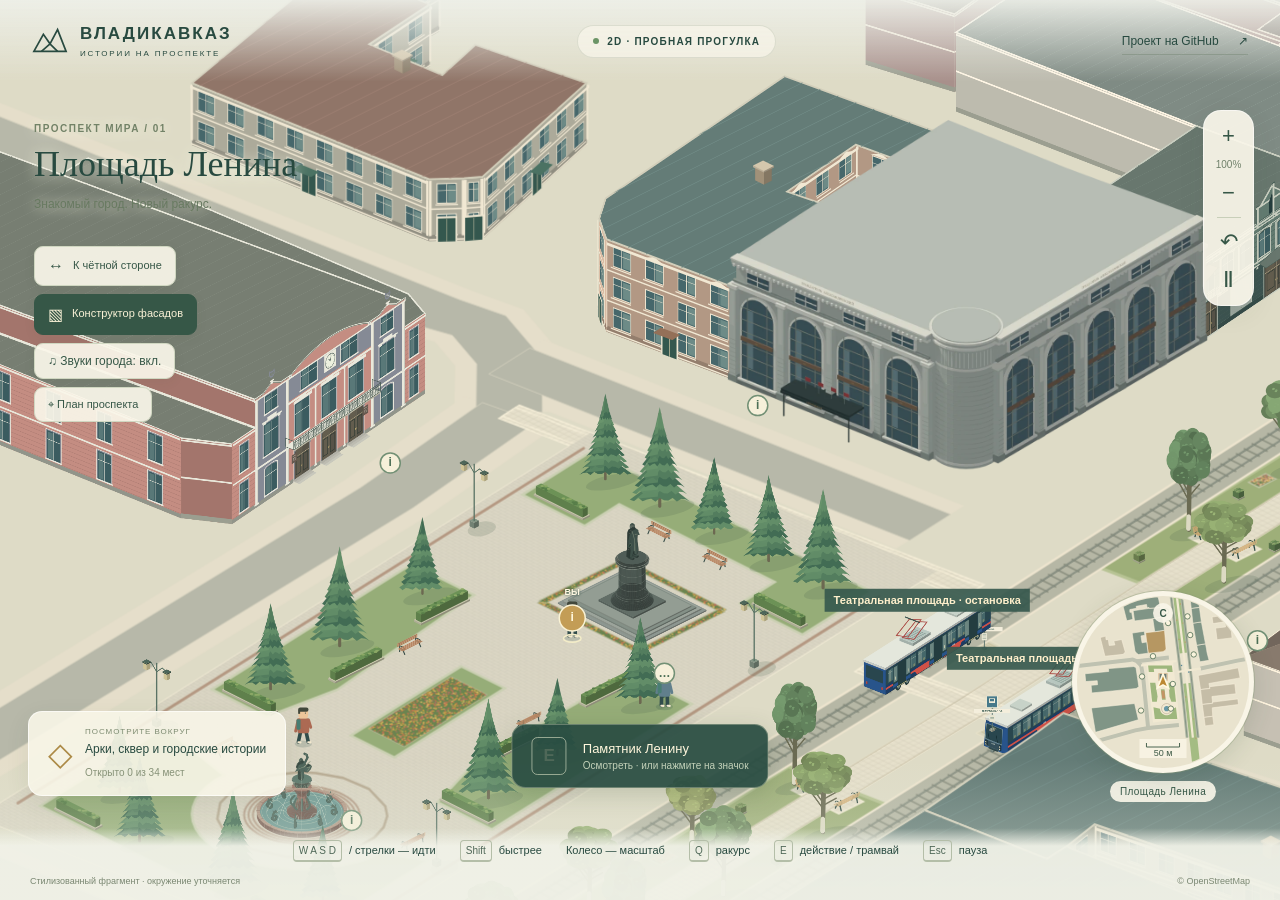
==== index.html @ 376515e0 "Publish Vladikavkaz Mira browser game" ====
<!doctype html>
<html lang="ru">
<head>
  <meta charset="UTF-8"/>
  <meta name="viewport" content="width=device-width, initial-scale=1"/>
  <meta name="description" content="Изометрическая прогулка по проспекту Мира во Владикавказе: площадь Ленина, исторические фасады и поездка на трамвае. Игра для компьютера.">
  <meta name="theme-color" content="#e9eddf"/>
  <title>Площадь Ленина · 2D-прогулка по Владикавказу</title>
  <link rel="icon" href="./favicon.svg" type="image/svg+xml"/>
  <link rel="stylesheet" href="./style.css"/>
</head>
<body>
  <main id="app">
    <canvas id="city" tabindex="0" aria-label="Изометрическая площадь Ленина. Передвигайтесь клавишами WASD или стрелками, E — осмотреть место, сесть в трамвай или выйти."></canvas>
    <header class="topbar">
      <a class="brand" href="./index.html" aria-label="На главный экран проекта"><svg viewBox="0 0 38 32" fill="none" aria-hidden="true"><path d="M2 27 12 9l7 10L27 4l9 23H2Z" stroke="currentColor" stroke-width="1.8"/><path d="m10 27 9-8 8 8" stroke="currentColor" stroke-width="1.8"/></svg><span>ВЛАДИКАВКАЗ<small>ИСТОРИИ НА ПРОСПЕКТЕ</small></span></a>
      <div class="mode"><span></span>2D · ПРОБНАЯ ПРОГУЛКА</div>
      <a class="compare" href="https://github.com/wolfiejustfine/vladikavkaz-mira" target="_blank" rel="noopener noreferrer">Проект на GitHub <span>↗</span></a>
    </header>
    <section class="place-heading" aria-labelledby="title"><p>ПРОСПЕКТ МИРА / 01</p><h1 id="title">Площадь Ленина</h1><span>Знакомый город. Новый ракурс.</span></section>
    <div class="tools" aria-label="Управление видом"><button id="zoom-in" aria-label="Приблизить" title="Приблизить (+)">+</button><output id="zoom-label" aria-label="Масштаб">100%</output><button id="zoom-out" aria-label="Отдалить" title="Отдалить (−)">−</button><i></i><button id="reset" aria-label="Вернуться к началу" title="Вернуться к началу (R)">↶</button><button id="pause" aria-label="Пауза" title="Пауза (Esc)">Ⅱ</button></div>
    <aside id="minimap" class="minimap" aria-label="Мини-карта, север сверху"><div class="minimap-disc"><canvas id="minimap-canvas" role="img" aria-label="Ближайшие дома и места. Золотая стрелка — ваше положение и направление движения."></canvas><span class="minimap-north" aria-hidden="true">С</span></div><span id="minimap-location">Площадь Ленина</span></aside>
    <aside class="discovery"><span class="discovery-icon">◇</span><div><small>ПОСМОТРИТЕ ВОКРУГ</small><strong id="discovery-title">Арки, сквер и городские истории</strong><span id="discovery-count">Открываем места…</span></div></aside>
    <div id="interact" class="interact" hidden><kbd>E</kbd><div><strong id="interact-title"></strong><span>Осмотреть · или нажмите на значок</span></div></div>
    <div id="tram-panel" class="tram-panel" hidden><span id="tram-status" role="status" aria-live="polite"></span><button id="tram-action"><kbd>E</kbd> <strong id="tram-action-label">Сесть в трамвай</strong></button></div>
    <div id="toast" role="status" aria-live="polite" hidden></div>
    <footer><div class="controls"><span><kbd>W A S D</kbd> / стрелки — идти</span><span><kbd>Shift</kbd> быстрее</span><span>Колесо — масштаб</span><span><kbd>Q</kbd> ракурс</span><span><kbd>E</kbd> действие / трамвай</span><span><kbd>Esc</kbd> пауза</span></div><div class="credits"><span>Стилизованный фрагмент · окружение уточняется</span><a href="https://www.openstreetmap.org/copyright" target="_blank" rel="noopener noreferrer">© OpenStreetMap</a></div></footer>
    <div id="loading" class="loading" role="status"><span class="spinner"></span><strong>Открываем площадь…</strong><p>Готовим короткую прогулку</p><button id="retry" hidden>Повторить</button></div>
    <dialog id="place-dialog" aria-labelledby="card-title"><button id="card-x" class="close" aria-label="Закрыть карточку">×</button><p id="card-eyebrow" class="eyebrow"></p><h2 id="card-title"></h2><p id="card-body"></p><div class="observe"><small>ДЕТАЛЬ ДЛЯ НАБЛЮДЕНИЯ</small><p id="card-observe"></p></div><a id="card-source" target="_blank" rel="noopener noreferrer" hidden>Источник о месте ↗</a><button id="card-close" class="primary">Продолжить прогулку <span>→</span></button></dialog>
    <dialog id="pause-dialog" aria-labelledby="pause-title"><p class="eyebrow">ГОРОД ПОДОЖДЁТ</p><h2 id="pause-title">Небольшая пауза</h2><p>Прогуляйтесь вокруг гостиницы и найдите отмеченные места.</p><button id="resume" class="primary">Продолжить <span>→</span></button><button id="pause-reset" class="secondary">Вернуться к началу</button></dialog>
    <div class="facade-actions"><button id="view-toggle" title="Сменить фиксированный ракурс (Q)"><span>↔</span> <span id="view-label">Со стороны площади</span></button><button id="open-facades"><span>▧</span> Конструктор фасадов</button><button id="city-sound" aria-pressed="true">♫ Город: тихий фон</button><a id="open-plan" href="./layout-plan.html">⌖ План проспекта</a></div>
    <dialog id="facade-dialog" aria-labelledby="facade-title">
      <div class="facade-header"><div><p class="eyebrow">МАСТЕРСКАЯ ПРОСПЕКТА</p><h2 id="facade-title">Конструктор фасадов</h2></div><button id="facade-close" class="close" aria-label="Закрыть конструктор без применения">×</button><label class="building-picker">Дом<select id="facade-building"><option value="mira26">Проспект Мира, 26</option><option value="mira28">Проспект Мира, 28</option></select></label></div>
      <div class="facade-workspace">
        <section class="facade-preview" aria-label="Предпросмотр фасада">
          <div class="preview-caption"><span id="facade-face-caption">ВИД С ПРОСПЕКТА</span><select id="facade-face" aria-label="Фасад для предпросмотра" hidden></select><strong id="facade-subtitle"></strong></div>
          <canvas id="facade-elevation" width="1000" height="390" aria-label="Предпросмотр главного фасада"></canvas>
          <div class="facade-context"><div class="mini-isometry"><span>В ИЗОМЕТРИИ</span><canvas id="facade-iso" width="440" height="310" aria-label="Предпросмотр здания в изометрии"></canvas></div><div class="facade-reference"><p id="facade-elevation-note" aria-live="polite"></p><p id="facade-note"></p><div id="facade-sources"></div><small>Фото — ориентир для стилизации. Фасады нарисованы кодом.</small></div></div>
        </section>
        <form id="facade-controls" onsubmit="return false">
          <label class="field">Композиция<select id="facade-template"><option value="theatre-clock">Театр: часы + лиры</option><option value="officers-assembly">Дом офицеров: высокий фасад + зал</option><option value="arcade-wing">Арки + низкое крыло</option><option value="rosette-palace">Симметрия + розетка</option><option value="shopfront-row">Ряд окон + витрины</option><option value="arched-row">Ряд арок + наличники</option><option value="library-mansion">Высокая середина + фронтон</option><option value="panelled-row">Панели + широкий проезд</option><option value="glazed-bays">Остеклённые пролёты + гирлянды</option><option value="corner-turret">Угловая башенка + балкон</option><option value="stepped-gable">Острый аттик + левый балкон</option><option value="five-attics">Пять аттиков + балконы</option><option value="oculus-corners">Круглые окна аттиков + маркизы</option><option value="paired-frontages">Два фасада: белый + коралловый</option><option value="three-storey-balconies">Три этажа + балконы</option><option value="brick-shop-corner">Кирпичный угол + витрины</option><option value="brick-white-frames">Кирпич + белые наличники</option><option value="stucco-niches">Лепнина + ниши первого этажа</option><option value="rose-shop-attics">Розовый фасад + ступенчатые аттики</option><option value="rusticated-balcony">Рустовка + угловой балкон</option><option value="twin-oculus">Два круглых аттика + светлый фасад</option><option value="canopied-balcony">Большой балкон + кованый навес</option><option value="brick-portals">Кирпичные порталы + витрины</option><option value="brick-canopy">Кирпичные аттики + крытый балкон</option><option value="ribbon-modern">Пять этажей + ленточные окна</option><option value="ochre-archway">Охра + арка с балконом</option><option value="cinema-pinnacles">Кинотеатр + шпили</option><option value="grand-hotel">Гранд-отель + пилястры</option><option value="brick-drum">Кирпич + угловая надстройка</option><option value="arched-bow-balconies">Арочный угол + ажурные балконы</option></select></label>
          <label class="field range-label">Базовая высота этажа <output id="value-floorHeight"></output><input id="facade-floorHeight" type="range" min="3.2" max="5.2" step="0.05"/></label>
          <label class="field range-label"><span id="facade-bays-label">Окон в боковом крыле</span> <output id="value-wingBays"></output><input id="facade-wingBays" type="range" min="3" max="12" step="1"/></label>
          <label class="field range-label">Ширина окон <output id="value-windowWidth"></output><input id="facade-windowWidth" type="range" min="0.42" max="0.78" step="0.01"/></label>
          <label class="field"><span id="facade-shape-label">Окна основного объёма</span><select id="facade-windowShape"><option value="arch">Арочные</option><option value="rect">Прямоугольные</option><option value="segmental">С пологой аркой</option></select></label>
          <fieldset class="color-fields"><legend>Палитра</legend><label><input id="color-wall" type="color"/>Стены</label><label><input id="color-trim" type="color"/>Лепнина</label><label><input id="color-accent" type="color"/>Акцент</label><label><input id="color-roof" type="color"/>Крыша</label></fieldset>
          <fieldset class="detail-fields"><legend>Детали</legend><label><input id="detail-balconies" type="checkbox"/><span id="facade-balconies-label">Балконы</span></label><label><input id="detail-awnings" type="checkbox"/><span id="facade-awnings-label">Маркизы</span></label><label><input id="detail-parapet" type="checkbox"/>Ограда крыши</label><label><input id="detail-ornament" type="checkbox"/>Орнамент</label><label><input id="detail-rustication" type="checkbox"/>Рустовка стен</label><label><input id="detail-shutters" type="checkbox"/>Рольставни</label><label><input id="detail-turret" type="checkbox"/><span id="facade-turret-label">Угловая башенка</span></label></fieldset>
          <button id="facade-default" class="secondary" type="button">↶ Восстановить образец</button>
        </form>
      </div>
      <div class="facade-bottom"><div><p id="facade-status" role="status" aria-live="polite"></p><div class="file-actions"><button id="facade-export">Скачать JSON ↓</button><button id="facade-import">Открыть JSON ↑</button><input id="facade-file" type="file" accept=".json,application/json" hidden/></div></div><button id="facade-apply" class="primary">Применить и посмотреть <span>→</span></button></div>
    </dialog>
    <output id="diagnostics" hidden></output>
    <noscript>Для прогулки включите JavaScript.</noscript>
  </main>
  <script type="module" src="./main.js"></script>
</body>
</html>
---- style.css ----
:root{color-scheme:light;font-family:Arial,Helvetica,sans-serif;color:#284a40;background:#e7ecde;font-synthesis:none}*{box-sizing:border-box}body{margin:0;overflow:hidden}button,a{-webkit-tap-highlight-color:transparent}button{font:inherit;cursor:pointer}a{color:inherit;text-decoration:none}button:focus-visible,a:focus-visible,canvas:focus-visible{outline:3px solid #b38b46;outline-offset:4px}button:disabled{opacity:.32;cursor:default}[hidden]{display:none!important}#city{position:fixed;inset:0;width:100%;height:100%;outline:none;touch-action:none}.topbar{position:absolute;top:0;left:0;right:0;display:flex;align-items:center;justify-content:space-between;padding:24px 32px;gap:20px;background:linear-gradient(#eef0e9ed,#eef0e900);pointer-events:none}.topbar>*{pointer-events:auto}.brand{display:flex;align-items:center;gap:12px;font-weight:700;font-size:17px;letter-spacing:.12em}.brand svg{width:36px;height:34px}.brand small{display:block;margin-top:5px;font-weight:400;font-size:8px;letter-spacing:.23em}.mode{display:flex;align-items:center;gap:8px;font-size:10px;font-weight:700;letter-spacing:.12em;border:1px solid #61785b2b;border-radius:30px;padding:10px 15px;background:#f8f5eab8}.mode span{width:6px;height:6px;border-radius:50%;background:#6b9466}.compare{font-size:12px;border-bottom:1px solid #6c806b66;padding:6px 0}.compare span{margin-left:16px}.place-heading{position:absolute;top:113px;left:34px;pointer-events:none;text-shadow:0 1px 14px #eff1df}.place-heading p,.eyebrow{font-size:10px;letter-spacing:.15em;font-weight:700;color:#728267}.place-heading h1{font:36px/1.12 Georgia,serif;font-weight:400;margin:10px 0}.place-heading>span{font-size:12px;color:#687a61}.tools{position:absolute;right:26px;top:110px;display:flex;align-items:center;flex-direction:column;background:#f9f6e9ee;border:1px solid #fff8;border-radius:18px;padding:6px;box-shadow:0 7px 28px #354b3812}.tools button{border:0;background:transparent;color:#365747;width:37px;height:38px;border-radius:10px;font-size:22px}.tools button:hover{background:#e4e9d6}.tools output{font-size:10px;padding:4px 0;color:#70816a}.tools i{width:24px;height:1px;background:#c8cfb9;margin:5px 0}.discovery{position:absolute;left:28px;bottom:104px;display:flex;align-items:center;gap:12px;max-width:350px;background:#f8f6e7e8;border:1px solid #fff9;border-radius:14px;padding:15px 19px;box-shadow:0 8px 25px #3c513817;pointer-events:none}.discovery-icon{font-size:32px;color:#ac8a46}.discovery small{display:block;font-size:8px;letter-spacing:.12em;color:#7c8a70}.discovery strong{display:block;font-size:12px;margin:6px 0;font-weight:500}.discovery div>span{font-size:10px;color:#879278}.interact{position:absolute;left:50%;bottom:112px;transform:translateX(-50%);display:flex;gap:12px;align-items:center;padding:12px 19px;background:#294d42ed;color:#fff6dc;border:1px solid #fbf6d64a;border-radius:14px;box-shadow:0 6px 24px #314c3230;pointer-events:none}.interact kbd{border:1px solid #d0d8bda3;border-radius:6px;padding:8px 11px;font:700 17px Arial}.interact strong{display:block;font-size:13px;font-weight:500}.interact span{display:block;font-size:10px;color:#c2d0b8;margin-top:4px}footer{position:absolute;bottom:0;left:0;right:0;padding:16px 30px 14px;background:linear-gradient(#f0f1e700,#f0f1e7ee 25%);pointer-events:none;font-size:11px}.controls{display:flex;align-items:center;justify-content:center;gap:24px}.controls span{white-space:nowrap}kbd{font:10px Arial;border:1px solid #b4bea8;border-bottom-width:2px;border-radius:4px;padding:4px 5px;margin-right:4px;color:#4f6858}.credits{display:flex;justify-content:space-between;color:#7a8772;font-size:9px;margin-top:20px}.credits a{pointer-events:auto}#toast{position:absolute;top:91px;left:50%;transform:translateX(-50%);padding:10px 18px;background:#304e42ef;color:#f7edd6;border-radius:10px;font-size:12px;max-width:80vw;text-align:center}.loading{position:absolute;inset:0;background:#e9edde;display:flex;align-items:center;justify-content:center;flex-direction:column;gap:15px}.loading strong{font:26px Georgia}.loading p{font-size:12px;color:#718167}.spinner{width:30px;height:30px;border:2px solid #c2ccb6;border-top-color:#738a59;border-radius:50%;animation:spin 1s linear infinite}@keyframes spin{to{transform:rotate(1turn)}}dialog{border:1px solid #d9ddc6;border-radius:22px;padding:34px;width:min(440px,calc(100vw - 36px));background:#faf7e9;color:#2b4b3e;box-shadow:0 22px 80px #1d3f3b38}dialog::backdrop{background:#203e354a;backdrop-filter:blur(3px)}dialog h2{font:31px/1.15 Georgia;margin:14px 0 20px}dialog p{font-size:14px;line-height:1.7;color:#69775f;white-space:pre-line}.close{position:absolute;right:16px;top:12px;border:0;background:transparent;font-size:26px;color:#6d7c64}.observe{padding:17px;background:#edf0dd;border-radius:12px;margin:20px 0}.observe small{font-size:9px;letter-spacing:.1em;color:#728361}.observe p{font-size:13px;margin:8px 0 0}.primary{display:flex;width:100%;justify-content:space-between;align-items:center;margin-top:20px;padding:15px 18px;border:0;border-radius:10px;background:#345847;color:#fbf4dc;font-size:13px}.primary:hover{background:#466e54}.secondary{width:100%;padding:12px;background:transparent;border:0;color:#6e7e62;font-size:12px;margin-top:7px}#card-source{font-size:11px;color:#718165;text-decoration:underline}#diagnostics{position:absolute;right:85px;top:108px;max-width:280px;background:#20392eec;color:#e7eccb;white-space:pre-line;padding:12px;border-radius:8px;font:11px/1.6 monospace;pointer-events:none}#retry{padding:12px 25px;border:1px solid #7b8f6c;background:#faf7e9;color:#284a40;border-radius:9px}@media(max-width:1100px){.topbar{padding:20px 24px}.place-heading{left:26px;top:99px}.place-heading h1{font-size:30px}.controls{gap:15px;font-size:10px}.discovery{bottom:100px;left:22px;max-width:270px;padding:12px}.discovery strong{font-size:11px}.interact{bottom:168px}.mode{font-size:8px}.brand{font-size:15px}}@media(max-width:700px){.topbar{padding:16px;gap:10px}.brand{font-size:12px;gap:8px}.brand svg{width:25px}.brand small{font-size:6px}.mode{display:none}.compare{font-size:10px}.place-heading{top:83px;left:18px}.place-heading h1{font-size:27px}.place-heading p{font-size:8px}.tools{right:12px;top:84px}.discovery{display:none}.controls{flex-wrap:wrap;gap:13px}.controls span:nth-child(2),.controls span:nth-child(3){display:none}.credits{font-size:8px;gap:10px}.credits>span{max-width:210px}.interact{bottom:105px;min-width:255px}footer{padding:15px}#diagnostics{right:66px;font-size:9px}}
:root{--atelier-line:#cdd3bd;--atelier-ink:#365747}
.facade-actions{position:absolute;top:246px;left:34px;display:flex;flex-direction:column;align-items:flex-start;gap:8px}.facade-actions button{background:#f9f6e9ed;color:#365747;border:1px solid #d0d7c1;border-radius:9px;padding:10px 13px;font-size:11px;box-shadow:0 3px 12px #3b543610}.facade-actions button:hover{background:#fff9e6}.facade-actions button>span:first-child{font-size:16px;vertical-align:middle;margin-right:6px}#open-facades{background:#365747;color:#faf2d7;border-color:#365747}
#facade-dialog{width:min(1120px,calc(100vw - 40px));max-width:none;max-height:calc(100dvh - 36px);padding:24px 28px 20px;border-radius:20px;overflow:auto}
.facade-header{display:flex;align-items:center;justify-content:space-between;gap:20px;padding-right:30px}.facade-header .eyebrow{margin:0 0 6px}.facade-header h2{font-size:29px;margin:0}.building-picker{display:flex;align-items:center;gap:10px;font-size:11px;color:#718167}select{font:12px Arial;color:#365747;background:#fffbed;border:1px solid #cdd3bd;border-radius:7px;padding:9px}.building-picker select{min-width:190px}
.facade-workspace{display:grid;grid-template-columns:minmax(0,1fr) 278px;gap:25px;margin-top:20px}.facade-preview{min-width:0;border-radius:13px;background:#e7ecdd;border:1px solid #d6ddc7;overflow:hidden}.preview-caption{padding:18px 20px 0;display:flex;justify-content:space-between;gap:10px;align-items:center}.preview-caption>span,.mini-isometry>span{font-size:8px;font-weight:700;letter-spacing:.12em;color:#7e8c72}.preview-caption strong{font-size:12px;font-weight:400;color:#577051}#facade-elevation{display:block;width:100%;height:auto;aspect-ratio:1000/390;background:linear-gradient(transparent 96%,#bec9ad44 96%) 0 0/100% 24px}.facade-context{display:grid;grid-template-columns:43% 57%;border-top:1px solid #ccd5bd;min-height:190px}.mini-isometry{position:relative;display:flex;align-items:center;justify-content:center;background:#dde5cf88}.mini-isometry>span{position:absolute;top:14px;left:18px}#facade-iso{width:100%;height:auto}.facade-reference{padding:12px 17px}.facade-reference p{font-size:11px;line-height:1.55;margin:0 0 9px}.facade-reference small{display:block;font-size:9px;line-height:1.5;color:#839077;margin-top:10px}#facade-sources{display:flex;flex-direction:column;gap:5px}#facade-sources a{font-size:10px;text-decoration:underline;text-underline-offset:2px;color:#647c56}
#facade-controls{display:flex;flex-direction:column;gap:11px}.field{display:block;color:#627354;font-size:11px}.field select{display:block;width:100%;margin-top:5px}.range-label output{float:right;color:#365747;font-variant-numeric:tabular-nums}input[type=range]{display:block;width:100%;margin:7px 0 0;accent-color:#6e8b5e}fieldset{border:0;margin:0;padding:0}fieldset legend{font-size:10px;color:#7a886f;margin-bottom:7px}.color-fields{display:flex;gap:10px}.color-fields label{font-size:9px;display:flex;flex-direction:column;gap:4px;align-items:center;color:#728366}.color-fields input{width:53px;height:29px;cursor:pointer;border:1px solid #d4d9c3;border-radius:6px;background:#f8f4e6;padding:2px}.detail-fields{display:grid;grid-template-columns:1fr 1fr;gap:7px 4px}.detail-fields label{display:flex;align-items:center;gap:6px;font-size:10px;color:#627354}.detail-fields input{accent-color:#6e8b5e;margin:0}.detail-fields label:has(:disabled){opacity:.4}#facade-default{margin:0;padding:7px;text-decoration:underline;text-underline-offset:3px}
.facade-bottom{display:flex;align-items:center;justify-content:space-between;gap:20px;border-top:1px solid #dbe0cb;margin-top:17px;padding-top:13px}.facade-bottom>div{flex:1;min-width:0}#facade-status{font-size:10px;line-height:1.5;margin:0;min-height:30px}#facade-status.error{color:#a04c38}.file-actions{display:flex;gap:20px;margin-top:5px}.file-actions button{border:0;border-bottom:1px solid #aebca1;background:transparent;color:#59734f;padding:3px 0;font-size:11px}#facade-apply{width:278px;margin:0;flex-shrink:0}input:focus-visible,select:focus-visible{outline:2px solid #ad8848;outline-offset:2px}
@media(max-width:1100px){.facade-actions{top:222px;left:26px}#facade-dialog{padding:20px}.facade-workspace{gap:18px;grid-template-columns:minmax(0,1fr) 260px;margin-top:16px}.facade-header h2{font-size:26px}.facade-context{grid-template-columns:40% 60%}.facade-reference{padding:12px}.preview-caption{flex-direction:column;align-items:flex-start;gap:6px;padding:14px 16px 0}#facade-controls{gap:10px}#facade-apply{width:260px}.color-fields input{width:49px}}
@media(max-width:760px){.facade-actions{left:18px;top:206px}#facade-dialog{width:calc(100vw - 20px);max-height:calc(100dvh - 20px);padding:18px}.facade-header{display:block}.building-picker{margin-top:14px}.facade-workspace{display:flex;flex-direction:column}.facade-context{grid-template-columns:40% 60%}.facade-bottom{align-items:stretch;flex-direction:column}#facade-apply{width:100%}.color-fields input{width:55px}}

.preview-caption select{max-width:190px;min-width:130px;border:1px solid #c8cbb8;border-radius:6px;background:#faf7e8;color:#36584a;font:inherit;padding:5px;}

.minimap{position:absolute;right:max(26px,env(safe-area-inset-right));bottom:max(98px,env(safe-area-inset-bottom));width:182px;display:flex;align-items:center;flex-direction:column;gap:8px;pointer-events:none;color:#365747}
.minimap-disc{position:relative;width:100%;aspect-ratio:1;border:5px solid #faf7e9eF;border-radius:50%;overflow:hidden;box-shadow:0 5px 25px #344e3829,0 0 0 1px #91a17d66;background:#e9e3ce}
#minimap-canvas{display:block;width:100%;height:100%;border-radius:50%}
.minimap-north{position:absolute;top:7px;left:50%;transform:translateX(-50%);width:20px;height:20px;display:grid;place-items:center;border-radius:50%;background:#faf7e9e8;font:700 10px Arial;color:#365747}
#minimap-location{font:10px Arial;letter-spacing:.04em;background:#faf7e9e8;border-radius:12px;padding:5px 10px}
@media(max-width:1100px){.minimap{right:22px;bottom:100px;width:154px}}
@media(max-width:700px){.minimap{right:12px;bottom:190px;width:120px}#minimap-location{font-size:9px}}

#open-plan{background:#f9f6e9ed;color:#365747;border:1px solid #d0d7c1;border-radius:9px;padding:10px 13px;font-size:11px;text-decoration:none;pointer-events:auto}#open-plan:hover{background:#fff9e6}

#facade-elevation-note{padding:9px 10px;background:#f3f5e9;border-left:2px solid #8b9c76;color:#395b48}

.tram-panel{position:fixed;left:50%;bottom:94px;transform:translateX(-50%);display:grid;gap:8px;min-width:270px;max-width:calc(100vw - 420px);padding:13px 18px;background:#f9f6e9ed;border:1px solid #fff;border-radius:16px;box-shadow:0 8px 30px #36584e1a;color:#36584e;text-align:center;z-index:5}.tram-panel[hidden]{display:none}.tram-panel>span{font-size:12px}.tram-panel button{border:0;border-radius:9px;padding:10px 14px;background:#36584e;color:#fff3d3;cursor:pointer;font:inherit}.tram-panel kbd{margin-right:8px}.tram-panel button:focus-visible{outline:3px solid #b28c48;outline-offset:3px}#city-sound{font-size:12px!important}@media(max-width:700px){.tram-panel{max-width:calc(100vw - 28px);min-width:240px;bottom:140px}}

.tram-panel kbd{color:inherit}
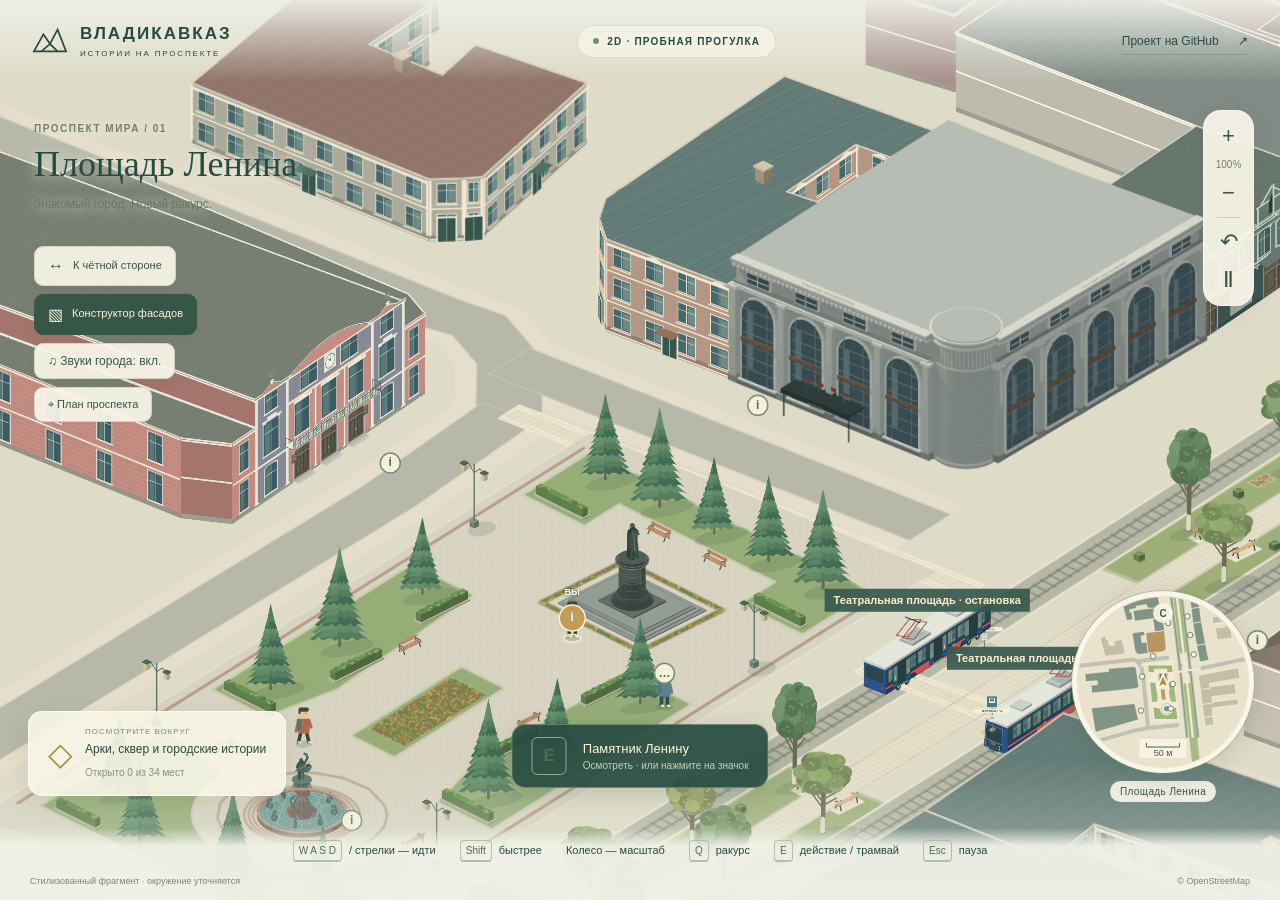
==== commit eae44419: "Add mobile joystick and contextual touch interaction" ====
--- a/index.html
+++ b/index.html
@@ -2,8 +2,8 @@
 <html lang="ru">
 <head>
   <meta charset="UTF-8"/>
-  <meta name="viewport" content="width=device-width, initial-scale=1"/>
-  <meta name="description" content="Изометрическая прогулка по проспекту Мира во Владикавказе: площадь Ленина, исторические фасады и поездка на трамвае. Игра для компьютера.">
+  <meta name="viewport" content="width=device-width, initial-scale=1, viewport-fit=cover"/>
+  <meta name="description" content="Изометрическая прогулка по проспекту Мира во Владикавказе: площадь Ленина, исторические фасады и поездка на трамвае. Игра для компьютера и телефона.">
   <meta name="theme-color" content="#e9eddf"/>
   <title>Площадь Ленина · 2D-прогулка по Владикавказу</title>
   <link rel="icon" href="./favicon.svg" type="image/svg+xml"/>
@@ -23,12 +23,14 @@
     <aside class="discovery"><span class="discovery-icon">◇</span><div><small>ПОСМОТРИТЕ ВОКРУГ</small><strong id="discovery-title">Арки, сквер и городские истории</strong><span id="discovery-count">Открываем места…</span></div></aside>
     <div id="interact" class="interact" hidden><kbd>E</kbd><div><strong id="interact-title"></strong><span>Осмотреть · или нажмите на значок</span></div></div>
     <div id="tram-panel" class="tram-panel" hidden><span id="tram-status" role="status" aria-live="polite"></span><button id="tram-action"><kbd>E</kbd> <strong id="tram-action-label">Сесть в трамвай</strong></button></div>
+    <button id="touch-menu" aria-label="Меню игры" aria-expanded="false" aria-controls="mobile-options">☰ Меню</button>
+    <div id="touch-controls" aria-label="Сенсорное управление"><div id="move-stick" role="group" aria-label="Джойстик движения: потяните в нужную сторону"><span class="stick-cross" aria-hidden="true">＋</span><span id="stick-knob" aria-hidden="true"></span></div><button id="touch-action" disabled>Подойдите ближе</button></div>
     <div id="toast" role="status" aria-live="polite" hidden></div>
     <footer><div class="controls"><span><kbd>W A S D</kbd> / стрелки — идти</span><span><kbd>Shift</kbd> быстрее</span><span>Колесо — масштаб</span><span><kbd>Q</kbd> ракурс</span><span><kbd>E</kbd> действие / трамвай</span><span><kbd>Esc</kbd> пауза</span></div><div class="credits"><span>Стилизованный фрагмент · окружение уточняется</span><a href="https://www.openstreetmap.org/copyright" target="_blank" rel="noopener noreferrer">© OpenStreetMap</a></div></footer>
     <div id="loading" class="loading" role="status"><span class="spinner"></span><strong>Открываем площадь…</strong><p>Готовим короткую прогулку</p><button id="retry" hidden>Повторить</button></div>
     <dialog id="place-dialog" aria-labelledby="card-title"><button id="card-x" class="close" aria-label="Закрыть карточку">×</button><p id="card-eyebrow" class="eyebrow"></p><h2 id="card-title"></h2><p id="card-body"></p><div class="observe"><small>ДЕТАЛЬ ДЛЯ НАБЛЮДЕНИЯ</small><p id="card-observe"></p></div><a id="card-source" target="_blank" rel="noopener noreferrer" hidden>Источник о месте ↗</a><button id="card-close" class="primary">Продолжить прогулку <span>→</span></button></dialog>
     <dialog id="pause-dialog" aria-labelledby="pause-title"><p class="eyebrow">ГОРОД ПОДОЖДЁТ</p><h2 id="pause-title">Небольшая пауза</h2><p>Прогуляйтесь вокруг гостиницы и найдите отмеченные места.</p><button id="resume" class="primary">Продолжить <span>→</span></button><button id="pause-reset" class="secondary">Вернуться к началу</button></dialog>
-    <div class="facade-actions"><button id="view-toggle" title="Сменить фиксированный ракурс (Q)"><span>↔</span> <span id="view-label">Со стороны площади</span></button><button id="open-facades"><span>▧</span> Конструктор фасадов</button><button id="city-sound" aria-pressed="true">♫ Город: тихий фон</button><a id="open-plan" href="./layout-plan.html">⌖ План проспекта</a></div>
+    <div class="facade-actions" id="mobile-options"><button id="view-toggle" title="Сменить фиксированный ракурс (Q)"><span>↔</span> <span id="view-label">Со стороны площади</span></button><button id="open-facades"><span>▧</span> Конструктор фасадов</button><button id="city-sound" aria-pressed="true">♫ Город: тихий фон</button><a id="open-plan" href="./layout-plan.html">⌖ План проспекта</a></div>
     <dialog id="facade-dialog" aria-labelledby="facade-title">
       <div class="facade-header"><div><p class="eyebrow">МАСТЕРСКАЯ ПРОСПЕКТА</p><h2 id="facade-title">Конструктор фасадов</h2></div><button id="facade-close" class="close" aria-label="Закрыть конструктор без применения">×</button><label class="building-picker">Дом<select id="facade-building"><option value="mira26">Проспект Мира, 26</option><option value="mira28">Проспект Мира, 28</option></select></label></div>
       <div class="facade-workspace">
--- a/style.css
+++ b/style.css
@@ -26,3 +26,32 @@
 .tram-panel{position:fixed;left:50%;bottom:94px;transform:translateX(-50%);display:grid;gap:8px;min-width:270px;max-width:calc(100vw - 420px);padding:13px 18px;background:#f9f6e9ed;border:1px solid #fff;border-radius:16px;box-shadow:0 8px 30px #36584e1a;color:#36584e;text-align:center;z-index:5}.tram-panel[hidden]{display:none}.tram-panel>span{font-size:12px}.tram-panel button{border:0;border-radius:9px;padding:10px 14px;background:#36584e;color:#fff3d3;cursor:pointer;font:inherit}.tram-panel kbd{margin-right:8px}.tram-panel button:focus-visible{outline:3px solid #b28c48;outline-offset:3px}#city-sound{font-size:12px!important}@media(max-width:700px){.tram-panel{max-width:calc(100vw - 28px);min-width:240px;bottom:140px}}
 
 .tram-panel kbd{color:inherit}
+
+#touch-controls,#touch-menu{display:none}
+.touch-ui body{overscroll-behavior:none}
+.touch-ui #touch-controls{display:block;position:fixed;inset:0;pointer-events:none;z-index:8;user-select:none;-webkit-user-select:none}
+.touch-ui #move-stick{position:absolute;left:max(20px,env(safe-area-inset-left));bottom:calc(28px + env(safe-area-inset-bottom));width:126px;height:126px;border-radius:50%;background:#f9f6e9aa;border:2px solid #fff9;box-shadow:0 4px 24px #203e3520;touch-action:none;pointer-events:auto;display:grid;place-items:center}
+#stick-knob{position:absolute;width:52px;height:52px;border-radius:50%;background:#36584ee6;border:2px solid #e6eac8;box-shadow:0 3px 10px #284a4033;pointer-events:none}
+.stick-cross{font-size:90px;color:#36584e26;line-height:1;pointer-events:none}
+.touch-ui #touch-action{position:absolute;right:max(22px,env(safe-area-inset-right));bottom:calc(43px + env(safe-area-inset-bottom));width:104px;min-height:84px;padding:12px;border-radius:28px;background:#36584e;color:#fff5db;border:2px solid #fff9;font:bold 13px/1.3 Arial;box-shadow:0 5px 25px #203e3533;touch-action:manipulation;pointer-events:auto}
+.touch-ui #touch-action:disabled{opacity:.58;background:#e8e8d7;color:#536b58}
+.touch-ui .controls,.touch-ui .discovery{display:none}
+.touch-ui .interact{bottom:calc(173px + env(safe-area-inset-bottom));max-width:calc(100vw - 28px);min-width:0;padding:10px 16px;text-align:center}
+.touch-ui .interact kbd,.touch-ui .interact span{display:none}
+.touch-ui .tram-panel{bottom:calc(173px + env(safe-area-inset-bottom));min-width:0;width:max-content;max-width:calc(100vw - 28px);padding:10px 16px}
+.touch-ui #tram-action{display:none}
+.touch-ui .minimap{bottom:auto;top:180px;right:14px;width:104px}
+.touch-ui #minimap-location{font-size:8px}
+.touch-ui .facade-actions{display:none;top:64px;left:auto;right:12px;z-index:12;padding:12px;border:1px solid #d0d7c1;border-radius:14px;background:#f5f4e8;box-shadow:0 6px 30px #203e3530;max-height:calc(100dvh - 90px);overflow:auto}
+.touch-ui.mobile-menu-open .facade-actions{display:flex}
+.touch-ui .facade-actions button,.touch-ui #open-plan{min-height:44px;width:100%;text-align:left}
+.touch-ui #touch-menu{display:block;position:fixed;top:calc(14px + env(safe-area-inset-top));right:max(14px,env(safe-area-inset-right));z-index:13;border:1px solid #c8d0b9;border-radius:10px;padding:10px 13px;background:#f9f6e9ed;color:#36584e;min-height:44px}
+.touch-ui .topbar{padding:calc(16px + env(safe-area-inset-top)) 14px 8px;justify-content:flex-start}
+.touch-ui .compare,.touch-ui .mode{display:none}
+.touch-ui .brand{font-size:12px}.touch-ui .brand svg{width:26px}.touch-ui .brand small{font-size:6px}
+.touch-ui .place-heading{top:calc(69px + env(safe-area-inset-top));left:16px}.touch-ui .place-heading h1{font-size:24px;margin:4px 0}.touch-ui .place-heading p{display:none}.touch-ui .place-heading>span{font-size:10px}
+.touch-ui .tools{top:calc(121px + env(safe-area-inset-top));right:12px;flex-direction:row;padding:2px;border-radius:12px;gap:1px}.touch-ui .tools button{width:44px;height:44px}.touch-ui .tools output,.touch-ui .tools i{display:none}
+.touch-ui footer{padding:0 12px calc(6px + env(safe-area-inset-bottom))}.touch-ui .credits{margin:0;font-size:7px}.touch-ui .credits>span{max-width:65%}
+.touch-ui #toast{top:calc(68px + env(safe-area-inset-top));z-index:15;font-size:11px;max-width:90vw}
+.touch-ui dialog{max-height:calc(100dvh - 30px);overflow:auto;padding:24px}
+@media (orientation:landscape) and (max-height:550px){.touch-ui .place-heading{top:65px}.touch-ui .place-heading>span{display:none}.touch-ui .tools{top:70px}.touch-ui .minimap{top:130px;width:82px}.touch-ui #minimap-location{display:none}.touch-ui #move-stick{width:110px;height:110px;bottom:20px}.touch-ui #touch-action{bottom:30px;min-height:75px}.touch-ui .interact,.touch-ui .tram-panel{bottom:24px;max-width:calc(100vw - 320px)}.touch-ui .facade-actions{top:62px}.touch-ui #toast{top:14px;max-width:45vw}}
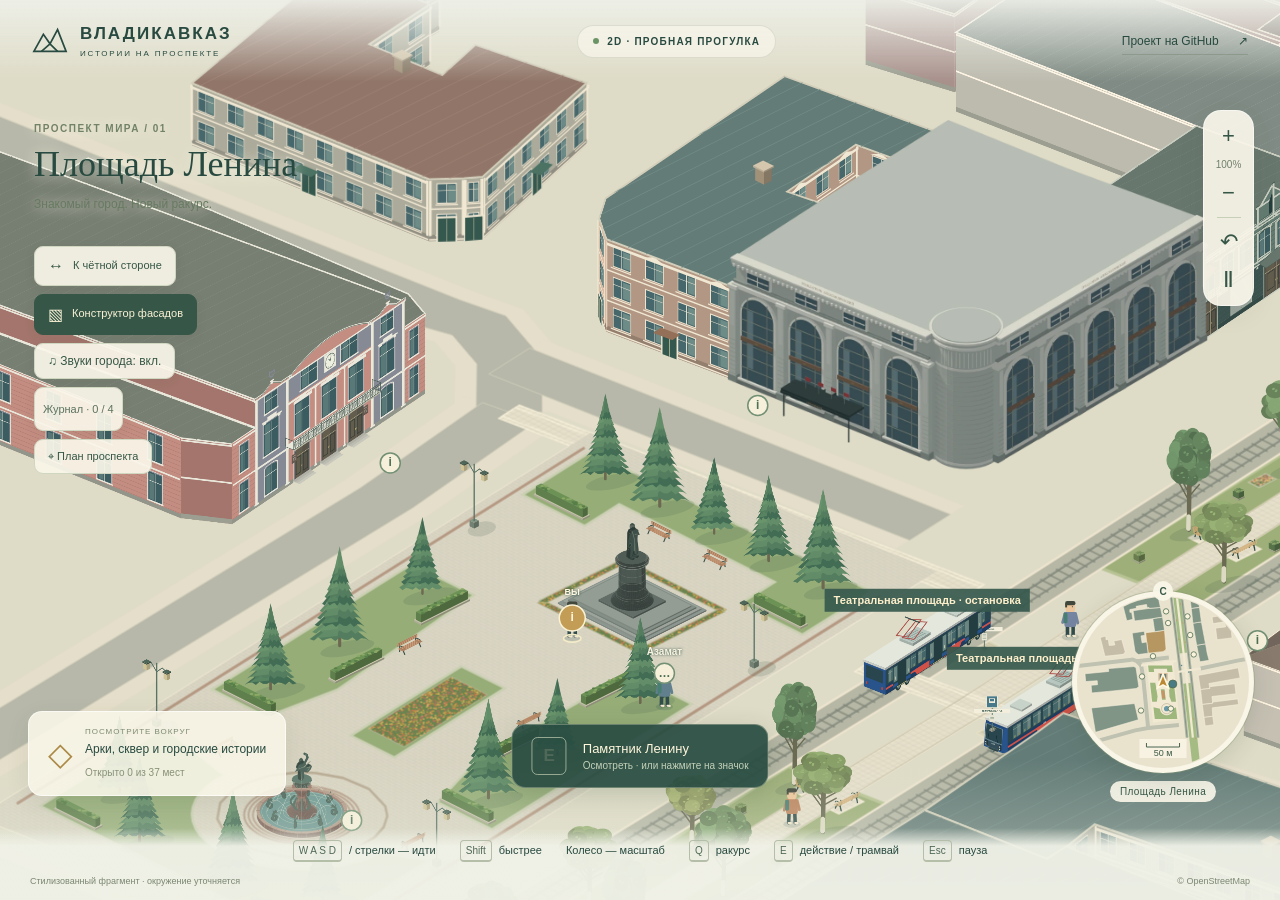
==== commit 858260b0: "Add NPC quests, journal, navigation and achievement badges" ====
--- a/index.html
+++ b/index.html
@@ -19,18 +19,20 @@
     </header>
     <section class="place-heading" aria-labelledby="title"><p>ПРОСПЕКТ МИРА / 01</p><h1 id="title">Площадь Ленина</h1><span>Знакомый город. Новый ракурс.</span></section>
     <div class="tools" aria-label="Управление видом"><button id="zoom-in" aria-label="Приблизить" title="Приблизить (+)">+</button><output id="zoom-label" aria-label="Масштаб">100%</output><button id="zoom-out" aria-label="Отдалить" title="Отдалить (−)">−</button><i></i><button id="reset" aria-label="Вернуться к началу" title="Вернуться к началу (R)">↶</button><button id="pause" aria-label="Пауза" title="Пауза (Esc)">Ⅱ</button></div>
-    <aside id="minimap" class="minimap" aria-label="Мини-карта, север сверху"><div class="minimap-disc"><canvas id="minimap-canvas" role="img" aria-label="Ближайшие дома и места. Золотая стрелка — ваше положение и направление движения."></canvas><span class="minimap-north" aria-hidden="true">С</span></div><span id="minimap-location">Площадь Ленина</span></aside>
+    <aside id="minimap" class="minimap" aria-label="Мини-карта, север сверху"><div class="minimap-disc"><canvas id="minimap-canvas" role="img" aria-label="Ближайшие дома и места. Золотая стрелка — ваше положение и направление движения."></canvas></div><span class="minimap-north" aria-hidden="true">С</span><span id="minimap-location">Площадь Ленина</span><div id="minimap-destination" hidden><span id="destination-name" role="status" aria-live="polite"></span><button id="destination-clear" aria-label="Снять выбранную отметку" title="Снять выбранную отметку">×</button></div></aside>
     <aside class="discovery"><span class="discovery-icon">◇</span><div><small>ПОСМОТРИТЕ ВОКРУГ</small><strong id="discovery-title">Арки, сквер и городские истории</strong><span id="discovery-count">Открываем места…</span></div></aside>
     <div id="interact" class="interact" hidden><kbd>E</kbd><div><strong id="interact-title"></strong><span>Осмотреть · или нажмите на значок</span></div></div>
     <div id="tram-panel" class="tram-panel" hidden><span id="tram-status" role="status" aria-live="polite"></span><button id="tram-action"><kbd>E</kbd> <strong id="tram-action-label">Сесть в трамвай</strong></button></div>
     <button id="touch-menu" aria-label="Меню игры" aria-expanded="false" aria-controls="mobile-options">☰ Меню</button>
     <div id="touch-controls" aria-label="Сенсорное управление"><div id="move-stick" role="group" aria-label="Джойстик движения: потяните в нужную сторону"><span class="stick-cross" aria-hidden="true">＋</span><span id="stick-knob" aria-hidden="true"></span></div><button id="touch-action" disabled>Подойдите ближе</button></div>
+    <aside id="quest-panel" hidden aria-label="Активное задание"><small id="quest-step"></small><strong id="quest-goal" role="status" aria-live="polite"></strong><div class="quest-bottom"><span><b id="quest-arrow" aria-hidden="true">➜</b> <span id="quest-distance"></span></span><button id="quest-cancel">Отменить</button></div><small id="quest-save" hidden>Прогресс доступен только до закрытия страницы</small></aside>
     <div id="toast" role="status" aria-live="polite" hidden></div>
     <footer><div class="controls"><span><kbd>W A S D</kbd> / стрелки — идти</span><span><kbd>Shift</kbd> быстрее</span><span>Колесо — масштаб</span><span><kbd>Q</kbd> ракурс</span><span><kbd>E</kbd> действие / трамвай</span><span><kbd>Esc</kbd> пауза</span></div><div class="credits"><span>Стилизованный фрагмент · окружение уточняется</span><a href="https://www.openstreetmap.org/copyright" target="_blank" rel="noopener noreferrer">© OpenStreetMap</a></div></footer>
     <div id="loading" class="loading" role="status"><span class="spinner"></span><strong>Открываем площадь…</strong><p>Готовим короткую прогулку</p><button id="retry" hidden>Повторить</button></div>
-    <dialog id="place-dialog" aria-labelledby="card-title"><button id="card-x" class="close" aria-label="Закрыть карточку">×</button><p id="card-eyebrow" class="eyebrow"></p><h2 id="card-title"></h2><p id="card-body"></p><div class="observe"><small>ДЕТАЛЬ ДЛЯ НАБЛЮДЕНИЯ</small><p id="card-observe"></p></div><a id="card-source" target="_blank" rel="noopener noreferrer" hidden>Источник о месте ↗</a><button id="card-close" class="primary">Продолжить прогулку <span>→</span></button></dialog>
+    <dialog id="place-dialog" aria-labelledby="card-title"><button id="card-x" class="close" aria-label="Закрыть карточку">×</button><p id="card-eyebrow" class="eyebrow"></p><h2 id="card-title"></h2><p id="card-body" aria-live="polite"></p><div class="observe" id="card-observe-box"><small>ДЕТАЛЬ ДЛЯ НАБЛЮДЕНИЯ</small><p id="card-observe"></p></div><section id="npc-quest" aria-label="Поручение персонажа" hidden></section><div id="card-topics" aria-label="Темы разговора" hidden></div><small id="card-fiction" hidden>Вымышленный персонаж · авторские диалоги</small><a id="card-source" target="_blank" rel="noopener noreferrer" hidden>Источник о месте ↗</a><button id="card-close" class="primary">Продолжить прогулку <span>→</span></button></dialog>
+    <dialog id="journal-dialog" aria-labelledby="journal-title"><button id="journal-x" class="close" aria-label="Закрыть журнал">×</button><p class="eyebrow">ПРОГУЛКИ И ВСТРЕЧИ</p><h2 id="journal-title">Журнал заданий</h2><p id="journal-summary"></p><p class="journal-help" id="journal-help">Бирюзовые точки на мини-карте — персонажи. Выберите нужного — он будет отмечен золотым. Стрелка у края укажет направление, если он далеко.</p><div class="journal-tabs" role="tablist" aria-label="Раздел журнала"><button id="journal-tab-tasks" role="tab" aria-selected="true" aria-controls="journal-content">Поручения</button><button id="journal-tab-badges" role="tab" aria-selected="false" aria-controls="journal-achievements" tabindex="-1">Значки · 0 / 5</button></div><div id="journal-content" role="tabpanel" aria-labelledby="journal-tab-tasks"></div><section id="journal-achievements" role="tabpanel" aria-labelledby="journal-tab-badges" hidden></section><button id="journal-close" class="primary">Продолжить прогулку <span>→</span></button></dialog>
     <dialog id="pause-dialog" aria-labelledby="pause-title"><p class="eyebrow">ГОРОД ПОДОЖДЁТ</p><h2 id="pause-title">Небольшая пауза</h2><p>Прогуляйтесь вокруг гостиницы и найдите отмеченные места.</p><button id="resume" class="primary">Продолжить <span>→</span></button><button id="pause-reset" class="secondary">Вернуться к началу</button></dialog>
-    <div class="facade-actions" id="mobile-options"><button id="view-toggle" title="Сменить фиксированный ракурс (Q)"><span>↔</span> <span id="view-label">Со стороны площади</span></button><button id="open-facades"><span>▧</span> Конструктор фасадов</button><button id="city-sound" aria-pressed="true">♫ Город: тихий фон</button><a id="open-plan" href="./layout-plan.html">⌖ План проспекта</a></div>
+    <div class="facade-actions" id="mobile-options"><button id="view-toggle" title="Сменить фиксированный ракурс (Q)"><span>↔</span> <span id="view-label">Со стороны площади</span></button><button id="open-facades"><span>▧</span> Конструктор фасадов</button><button id="city-sound" aria-pressed="true">♫ Город: тихий фон</button><button id="quest-total" title="Журнал заданий (J)">Журнал · 0 / 4</button><a id="open-plan" href="./layout-plan.html">⌖ План проспекта</a></div>
     <dialog id="facade-dialog" aria-labelledby="facade-title">
       <div class="facade-header"><div><p class="eyebrow">МАСТЕРСКАЯ ПРОСПЕКТА</p><h2 id="facade-title">Конструктор фасадов</h2></div><button id="facade-close" class="close" aria-label="Закрыть конструктор без применения">×</button><label class="building-picker">Дом<select id="facade-building"><option value="mira26">Проспект Мира, 26</option><option value="mira28">Проспект Мира, 28</option></select></label></div>
       <div class="facade-workspace">
--- a/style.css
+++ b/style.css
@@ -55,3 +55,25 @@
 .touch-ui #toast{top:calc(68px + env(safe-area-inset-top));z-index:15;font-size:11px;max-width:90vw}
 .touch-ui dialog{max-height:calc(100dvh - 30px);overflow:auto;padding:24px}
 @media (orientation:landscape) and (max-height:550px){.touch-ui .place-heading{top:65px}.touch-ui .place-heading>span{display:none}.touch-ui .tools{top:70px}.touch-ui .minimap{top:130px;width:82px}.touch-ui #minimap-location{display:none}.touch-ui #move-stick{width:110px;height:110px;bottom:20px}.touch-ui #touch-action{bottom:30px;min-height:75px}.touch-ui .interact,.touch-ui .tram-panel{bottom:24px;max-width:calc(100vw - 320px)}.touch-ui .facade-actions{top:62px}.touch-ui #toast{top:14px;max-width:45vw}}
+
+#card-topics{display:grid;gap:8px;margin:18px 0}#card-topics button{min-height:46px;text-align:left;padding:12px 14px;border:1px solid #c8cfb6;background:#edf0dd;border-radius:10px;color:#36584e;font:13px/1.4 Arial}#card-topics button[aria-pressed="true"]{background:#36584e;color:#fff5db}#card-fiction{display:block;color:#77836d;font-size:10px;line-height:1.5}#card-body{min-height:75px}
+
+#npc-quest{padding:16px;border:1px solid #cbb77a;background:#f0ead3;border-radius:12px;margin:16px 0}#npc-quest>strong{font:600 14px Arial}#npc-quest p{font-size:13px;line-height:1.6;margin:10px 0}#npc-quest button{min-height:46px;width:100%;border:0;border-radius:9px;background:#36584e;color:#fff4d9;padding:12px;font:600 13px Arial}
+#quest-panel{position:absolute;top:440px;left:34px;width:245px;padding:13px 15px;border:1px solid #cbb77a;border-radius:14px;background:#faf5e3ed;color:#36584e;z-index:4;box-shadow:0 4px 20px #203e3515}#quest-panel>small{font-size:9px;line-height:1.4;color:#748064;display:block}#quest-goal{font:600 13px/1.45 Arial;display:block;margin-top:7px}.quest-bottom{display:flex;justify-content:space-between;align-items:center;margin-top:5px;font-size:11px}#quest-arrow{display:inline-block;color:#9f7a2b}#quest-cancel{border:0;background:transparent;color:#64745d;min-height:44px;padding:8px;font-size:11px;text-decoration:underline}#quest-total{font-size:11px;color:#5c735e;padding:4px 8px}
+.touch-ui #quest-panel{top:178px;left:14px;width:calc(100vw - 142px);max-width:250px;padding:10px 12px}.touch-ui #quest-goal{font-size:12px}.touch-ui #quest-step{font-size:9px}
+@media(orientation:landscape) and (max-height:550px){.touch-ui #quest-panel{top:112px;left:14px;width:230px;padding:8px 12px}.touch-ui #quest-goal{margin-top:3px}}
+
+html:not(.touch-ui) #quest-panel{top:480px}.quest-active .discovery{display:none}
+
+#journal-dialog{width:min(570px,calc(100vw - 28px));max-height:calc(100dvh - 36px);overflow:auto}#journal-summary{font-size:12px;margin:0}#journal-dialog .journal-help{font-size:12px;line-height:1.6}#journal-content h3{font:600 14px Arial;margin:22px 0 12px}.journal-entry{padding:15px;border:1px solid #d2d5be;border-radius:13px;margin-bottom:10px;background:#f0efdf}.journal-entry h4{font:600 15px/1.35 Arial;margin:0 0 5px}.journal-entry small{font-size:11px;color:#718065}.journal-entry p,.journal-empty{font-size:12px!important;line-height:1.6!important;margin:9px 0}.journal-actions{display:flex;flex-wrap:wrap;gap:8px}.journal-actions button{min-height:44px;border:1px solid #b7c2a7;border-radius:9px;background:#fff9e8;padding:10px 13px;color:#36584e;font:12px Arial}.journal-actions button:first-child{background:#36584e;color:#fff3d3}#quest-total{min-height:44px}
+#minimap-destination{display:flex;align-items:center;justify-content:center;gap:3px;width:100%;padding:5px 6px;background:#faf3d9f5;border:1px solid #c7a55d;border-radius:10px;font-size:10px;line-height:1.4;text-align:center;pointer-events:auto}#destination-name{overflow-wrap:anywhere}#destination-clear{flex-shrink:0;min-width:32px;min-height:32px;border:0;border-radius:8px;background:transparent;color:#36584e;font-size:20px}
+.touch-ui #minimap-destination{font-size:9px;padding:3px}.touch-ui #destination-clear{min-width:36px;min-height:44px}.touch-ui .journal-actions button{flex:1 1 140px}.touch-ui #journal-dialog{padding:24px 18px}
+@media (orientation:landscape) and (max-height:550px){.touch-ui #minimap-destination{max-width:104px}.touch-ui #destination-clear{min-width:30px}}
+
+.minimap>.minimap-north{top:-10px;z-index:1;pointer-events:none}
+
+.journal-tabs{display:flex;gap:8px;margin:18px 0 14px}.journal-tabs button{flex:1;min-height:46px;border:1px solid #c5cbb5;border-radius:10px;background:#eeefde;color:#36584e;font:600 13px Arial;padding:10px}.journal-tabs button[aria-selected="true"]{background:#36584e;color:#fff3d3;border-color:#36584e}
+.badges-summary{font-size:12px!important;line-height:1.6!important}.badge-grid{display:grid;grid-template-columns:repeat(2,minmax(0,1fr));gap:12px}.achievement{min-width:0;display:flex;flex-direction:column;align-items:flex-start;gap:12px;border:1px solid #c8ccba;border-radius:14px;padding:16px;background:#eeefE4}.achievement.earned{background:#f5eed5;border-color:#c7a458}.badge-medal{display:grid;place-items:center;width:58px;height:58px;flex-shrink:0;border-radius:50%;color:#798676;background:#dfe3d6;border:2px solid #aeb8a3}.earned .badge-medal{color:#7d5c26;background:#edcf82;border-color:#bd9140;box-shadow:inset 0 0 0 3px #f8e8b5}.badge-icon{display:block;width:40px;height:40px;fill:none;stroke:currentColor;stroke-width:1.8;stroke-linecap:round;stroke-linejoin:round}.achievement h3{font:600 15px/1.35 Arial;margin:0 0 5px}.achievement strong{font:500 11px Arial;color:#6b7865}.earned strong{color:#7d5c26}.achievement p{font-size:12px;line-height:1.6;margin:9px 0 0}.achievement small{display:block;font-size:11px;margin-top:8px;color:#6b7865}.badge-chip{display:flex;align-items:center;gap:8px;margin:10px 0;color:#68775e;font:12px/1.45 Arial}.badge-chip .badge-icon{width:26px;height:26px;flex-shrink:0}.badge-chip.earned{color:#85652e}.badge-chip.earned .badge-icon{background:#efd995;border-radius:50%;padding:3px;width:30px;height:30px}
+@media(max-width:430px){.badge-grid{grid-template-columns:1fr}.achievement{flex-direction:row;padding:14px;gap:12px}.badge-medal{width:48px;height:48px}.badge-medal .badge-icon{width:34px;height:34px}.journal-tabs button{font-size:12px}}
+
+#npc-quest .reward-notice{padding:10px 12px;border-radius:9px;background:#ead498;color:#5f4b29;font-weight:600}
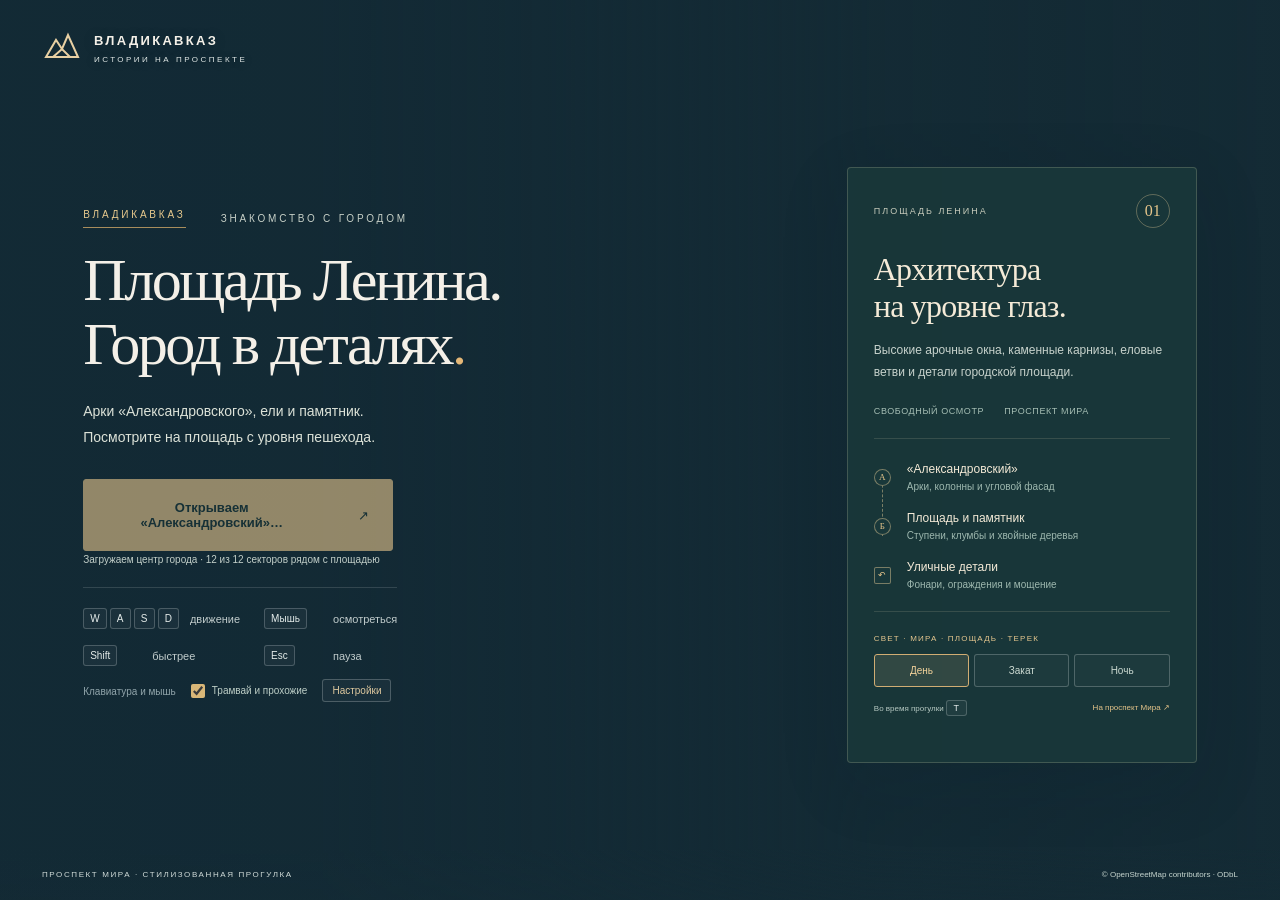
==== commit 2ad4a664: "Publish 3D square walk and tram experience" ====
--- a/index.html
+++ b/index.html
@@ -1,62 +1,110 @@
 <!doctype html>
 <html lang="ru">
-<head>
-  <meta charset="UTF-8"/>
-  <meta name="viewport" content="width=device-width, initial-scale=1, viewport-fit=cover"/>
-  <meta name="description" content="Изометрическая прогулка по проспекту Мира во Владикавказе: площадь Ленина, исторические фасады и поездка на трамвае. Игра для компьютера и телефона.">
-  <meta name="theme-color" content="#e9eddf"/>
-  <title>Площадь Ленина · 2D-прогулка по Владикавказу</title>
-  <link rel="icon" href="./favicon.svg" type="image/svg+xml"/>
-  <link rel="stylesheet" href="./style.css"/>
-</head>
-<body>
-  <main id="app">
-    <canvas id="city" tabindex="0" aria-label="Изометрическая площадь Ленина. Передвигайтесь клавишами WASD или стрелками, E — осмотреть место, сесть в трамвай или выйти."></canvas>
-    <header class="topbar">
-      <a class="brand" href="./index.html" aria-label="На главный экран проекта"><svg viewBox="0 0 38 32" fill="none" aria-hidden="true"><path d="M2 27 12 9l7 10L27 4l9 23H2Z" stroke="currentColor" stroke-width="1.8"/><path d="m10 27 9-8 8 8" stroke="currentColor" stroke-width="1.8"/></svg><span>ВЛАДИКАВКАЗ<small>ИСТОРИИ НА ПРОСПЕКТЕ</small></span></a>
-      <div class="mode"><span></span>2D · ПРОБНАЯ ПРОГУЛКА</div>
-      <a class="compare" href="https://github.com/wolfiejustfine/vladikavkaz-mira" target="_blank" rel="noopener noreferrer">Проект на GitHub <span>↗</span></a>
-    </header>
-    <section class="place-heading" aria-labelledby="title"><p>ПРОСПЕКТ МИРА / 01</p><h1 id="title">Площадь Ленина</h1><span>Знакомый город. Новый ракурс.</span></section>
-    <div class="tools" aria-label="Управление видом"><button id="zoom-in" aria-label="Приблизить" title="Приблизить (+)">+</button><output id="zoom-label" aria-label="Масштаб">100%</output><button id="zoom-out" aria-label="Отдалить" title="Отдалить (−)">−</button><i></i><button id="reset" aria-label="Вернуться к началу" title="Вернуться к началу (R)">↶</button><button id="pause" aria-label="Пауза" title="Пауза (Esc)">Ⅱ</button></div>
-    <aside id="minimap" class="minimap" aria-label="Мини-карта, север сверху"><div class="minimap-disc"><canvas id="minimap-canvas" role="img" aria-label="Ближайшие дома и места. Золотая стрелка — ваше положение и направление движения."></canvas></div><span class="minimap-north" aria-hidden="true">С</span><span id="minimap-location">Площадь Ленина</span><div id="minimap-destination" hidden><span id="destination-name" role="status" aria-live="polite"></span><button id="destination-clear" aria-label="Снять выбранную отметку" title="Снять выбранную отметку">×</button></div></aside>
-    <aside class="discovery"><span class="discovery-icon">◇</span><div><small>ПОСМОТРИТЕ ВОКРУГ</small><strong id="discovery-title">Арки, сквер и городские истории</strong><span id="discovery-count">Открываем места…</span></div></aside>
-    <div id="interact" class="interact" hidden><kbd>E</kbd><div><strong id="interact-title"></strong><span>Осмотреть · или нажмите на значок</span></div></div>
-    <div id="tram-panel" class="tram-panel" hidden><span id="tram-status" role="status" aria-live="polite"></span><button id="tram-action"><kbd>E</kbd> <strong id="tram-action-label">Сесть в трамвай</strong></button></div>
-    <button id="touch-menu" aria-label="Меню игры" aria-expanded="false" aria-controls="mobile-options">☰ Меню</button>
-    <div id="touch-controls" aria-label="Сенсорное управление"><div id="move-stick" role="group" aria-label="Джойстик движения: потяните в нужную сторону"><span class="stick-cross" aria-hidden="true">＋</span><span id="stick-knob" aria-hidden="true"></span></div><button id="touch-action" disabled>Подойдите ближе</button></div>
-    <aside id="quest-panel" hidden aria-label="Активное задание"><small id="quest-step"></small><strong id="quest-goal" role="status" aria-live="polite"></strong><div class="quest-bottom"><span><b id="quest-arrow" aria-hidden="true">➜</b> <span id="quest-distance"></span></span><button id="quest-cancel">Отменить</button></div><small id="quest-save" hidden>Прогресс доступен только до закрытия страницы</small></aside>
-    <div id="toast" role="status" aria-live="polite" hidden></div>
-    <footer><div class="controls"><span><kbd>W A S D</kbd> / стрелки — идти</span><span><kbd>Shift</kbd> быстрее</span><span>Колесо — масштаб</span><span><kbd>Q</kbd> ракурс</span><span><kbd>E</kbd> действие / трамвай</span><span><kbd>Esc</kbd> пауза</span></div><div class="credits"><span>Стилизованный фрагмент · окружение уточняется</span><a href="https://www.openstreetmap.org/copyright" target="_blank" rel="noopener noreferrer">© OpenStreetMap</a></div></footer>
-    <div id="loading" class="loading" role="status"><span class="spinner"></span><strong>Открываем площадь…</strong><p>Готовим короткую прогулку</p><button id="retry" hidden>Повторить</button></div>
-    <dialog id="place-dialog" aria-labelledby="card-title"><button id="card-x" class="close" aria-label="Закрыть карточку">×</button><p id="card-eyebrow" class="eyebrow"></p><h2 id="card-title"></h2><p id="card-body" aria-live="polite"></p><div class="observe" id="card-observe-box"><small>ДЕТАЛЬ ДЛЯ НАБЛЮДЕНИЯ</small><p id="card-observe"></p></div><section id="npc-quest" aria-label="Поручение персонажа" hidden></section><div id="card-topics" aria-label="Темы разговора" hidden></div><small id="card-fiction" hidden>Вымышленный персонаж · авторские диалоги</small><a id="card-source" target="_blank" rel="noopener noreferrer" hidden>Источник о месте ↗</a><button id="card-close" class="primary">Продолжить прогулку <span>→</span></button></dialog>
-    <dialog id="journal-dialog" aria-labelledby="journal-title"><button id="journal-x" class="close" aria-label="Закрыть журнал">×</button><p class="eyebrow">ПРОГУЛКИ И ВСТРЕЧИ</p><h2 id="journal-title">Журнал заданий</h2><p id="journal-summary"></p><p class="journal-help" id="journal-help">Бирюзовые точки на мини-карте — персонажи. Выберите нужного — он будет отмечен золотым. Стрелка у края укажет направление, если он далеко.</p><div class="journal-tabs" role="tablist" aria-label="Раздел журнала"><button id="journal-tab-tasks" role="tab" aria-selected="true" aria-controls="journal-content">Поручения</button><button id="journal-tab-badges" role="tab" aria-selected="false" aria-controls="journal-achievements" tabindex="-1">Значки · 0 / 5</button></div><div id="journal-content" role="tabpanel" aria-labelledby="journal-tab-tasks"></div><section id="journal-achievements" role="tabpanel" aria-labelledby="journal-tab-badges" hidden></section><button id="journal-close" class="primary">Продолжить прогулку <span>→</span></button></dialog>
-    <dialog id="pause-dialog" aria-labelledby="pause-title"><p class="eyebrow">ГОРОД ПОДОЖДЁТ</p><h2 id="pause-title">Небольшая пауза</h2><p>Прогуляйтесь вокруг гостиницы и найдите отмеченные места.</p><button id="resume" class="primary">Продолжить <span>→</span></button><button id="pause-reset" class="secondary">Вернуться к началу</button></dialog>
-    <div class="facade-actions" id="mobile-options"><button id="view-toggle" title="Сменить фиксированный ракурс (Q)"><span>↔</span> <span id="view-label">Со стороны площади</span></button><button id="open-facades"><span>▧</span> Конструктор фасадов</button><button id="city-sound" aria-pressed="true">♫ Город: тихий фон</button><button id="quest-total" title="Журнал заданий (J)">Журнал · 0 / 4</button><a id="open-plan" href="./layout-plan.html">⌖ План проспекта</a></div>
-    <dialog id="facade-dialog" aria-labelledby="facade-title">
-      <div class="facade-header"><div><p class="eyebrow">МАСТЕРСКАЯ ПРОСПЕКТА</p><h2 id="facade-title">Конструктор фасадов</h2></div><button id="facade-close" class="close" aria-label="Закрыть конструктор без применения">×</button><label class="building-picker">Дом<select id="facade-building"><option value="mira26">Проспект Мира, 26</option><option value="mira28">Проспект Мира, 28</option></select></label></div>
-      <div class="facade-workspace">
-        <section class="facade-preview" aria-label="Предпросмотр фасада">
-          <div class="preview-caption"><span id="facade-face-caption">ВИД С ПРОСПЕКТА</span><select id="facade-face" aria-label="Фасад для предпросмотра" hidden></select><strong id="facade-subtitle"></strong></div>
-          <canvas id="facade-elevation" width="1000" height="390" aria-label="Предпросмотр главного фасада"></canvas>
-          <div class="facade-context"><div class="mini-isometry"><span>В ИЗОМЕТРИИ</span><canvas id="facade-iso" width="440" height="310" aria-label="Предпросмотр здания в изометрии"></canvas></div><div class="facade-reference"><p id="facade-elevation-note" aria-live="polite"></p><p id="facade-note"></p><div id="facade-sources"></div><small>Фото — ориентир для стилизации. Фасады нарисованы кодом.</small></div></div>
-        </section>
-        <form id="facade-controls" onsubmit="return false">
-          <label class="field">Композиция<select id="facade-template"><option value="theatre-clock">Театр: часы + лиры</option><option value="officers-assembly">Дом офицеров: высокий фасад + зал</option><option value="arcade-wing">Арки + низкое крыло</option><option value="rosette-palace">Симметрия + розетка</option><option value="shopfront-row">Ряд окон + витрины</option><option value="arched-row">Ряд арок + наличники</option><option value="library-mansion">Высокая середина + фронтон</option><option value="panelled-row">Панели + широкий проезд</option><option value="glazed-bays">Остеклённые пролёты + гирлянды</option><option value="corner-turret">Угловая башенка + балкон</option><option value="stepped-gable">Острый аттик + левый балкон</option><option value="five-attics">Пять аттиков + балконы</option><option value="oculus-corners">Круглые окна аттиков + маркизы</option><option value="paired-frontages">Два фасада: белый + коралловый</option><option value="three-storey-balconies">Три этажа + балконы</option><option value="brick-shop-corner">Кирпичный угол + витрины</option><option value="brick-white-frames">Кирпич + белые наличники</option><option value="stucco-niches">Лепнина + ниши первого этажа</option><option value="rose-shop-attics">Розовый фасад + ступенчатые аттики</option><option value="rusticated-balcony">Рустовка + угловой балкон</option><option value="twin-oculus">Два круглых аттика + светлый фасад</option><option value="canopied-balcony">Большой балкон + кованый навес</option><option value="brick-portals">Кирпичные порталы + витрины</option><option value="brick-canopy">Кирпичные аттики + крытый балкон</option><option value="ribbon-modern">Пять этажей + ленточные окна</option><option value="ochre-archway">Охра + арка с балконом</option><option value="cinema-pinnacles">Кинотеатр + шпили</option><option value="grand-hotel">Гранд-отель + пилястры</option><option value="brick-drum">Кирпич + угловая надстройка</option><option value="arched-bow-balconies">Арочный угол + ажурные балконы</option></select></label>
-          <label class="field range-label">Базовая высота этажа <output id="value-floorHeight"></output><input id="facade-floorHeight" type="range" min="3.2" max="5.2" step="0.05"/></label>
-          <label class="field range-label"><span id="facade-bays-label">Окон в боковом крыле</span> <output id="value-wingBays"></output><input id="facade-wingBays" type="range" min="3" max="12" step="1"/></label>
-          <label class="field range-label">Ширина окон <output id="value-windowWidth"></output><input id="facade-windowWidth" type="range" min="0.42" max="0.78" step="0.01"/></label>
-          <label class="field"><span id="facade-shape-label">Окна основного объёма</span><select id="facade-windowShape"><option value="arch">Арочные</option><option value="rect">Прямоугольные</option><option value="segmental">С пологой аркой</option></select></label>
-          <fieldset class="color-fields"><legend>Палитра</legend><label><input id="color-wall" type="color"/>Стены</label><label><input id="color-trim" type="color"/>Лепнина</label><label><input id="color-accent" type="color"/>Акцент</label><label><input id="color-roof" type="color"/>Крыша</label></fieldset>
-          <fieldset class="detail-fields"><legend>Детали</legend><label><input id="detail-balconies" type="checkbox"/><span id="facade-balconies-label">Балконы</span></label><label><input id="detail-awnings" type="checkbox"/><span id="facade-awnings-label">Маркизы</span></label><label><input id="detail-parapet" type="checkbox"/>Ограда крыши</label><label><input id="detail-ornament" type="checkbox"/>Орнамент</label><label><input id="detail-rustication" type="checkbox"/>Рустовка стен</label><label><input id="detail-shutters" type="checkbox"/>Рольставни</label><label><input id="detail-turret" type="checkbox"/><span id="facade-turret-label">Угловая башенка</span></label></fieldset>
-          <button id="facade-default" class="secondary" type="button">↶ Восстановить образец</button>
-        </form>
-      </div>
-      <div class="facade-bottom"><div><p id="facade-status" role="status" aria-live="polite"></p><div class="file-actions"><button id="facade-export">Скачать JSON ↓</button><button id="facade-import">Открыть JSON ↑</button><input id="facade-file" type="file" accept=".json,application/json" hidden/></div></div><button id="facade-apply" class="primary">Применить и посмотреть <span>→</span></button></div>
-    </dialog>
-    <output id="diagnostics" hidden></output>
-    <noscript>Для прогулки включите JavaScript.</noscript>
-  </main>
-  <script type="module" src="./main.js"></script>
-</body>
+  <head>
+    <meta charset="UTF-8" />
+    <meta name="viewport" content="width=device-width, initial-scale=1.0" />
+    <meta name="theme-color" content="#142b35" />
+    <link rel="icon" type="image/svg+xml" href="./favicon.svg" />
+    <title>Владикавказ — истории на проспекте</title>
+    <meta name="description" content="Прогуляйтесь по проспекту Мира, познакомьтесь с местным жителем и откройте истории Владикавказа. Интерактивная 3D-прогулка в браузере." />
+    <script type="module" crossorigin src="./assets/game-5E7lu2WA.js"></script>
+    <link rel="modulepreload" crossorigin href="./assets/modulepreload-polyfill-P2Xu9kJm.js">
+    <link rel="modulepreload" crossorigin href="./assets/three-B0k_xZFU.js">
+    <link rel="modulepreload" crossorigin href="./assets/physics-BR_-CEU_.js">
+    <link rel="stylesheet" crossorigin href="./assets/game-BhMVQp5R.css">
+  </head>
+  <body>
+    <main id="app">
+      <canvas id="world" aria-label="Трёхмерный центр Владикавказа по данным OpenStreetMap"></canvas>
+      <header class="topbar">
+        <a class="brand" href="./" aria-label="Владикавказ — на стартовый экран">
+          <svg viewBox="0 0 40 40" fill="none" aria-hidden="true"><path d="m4 29 10-17 6 9 6-14 10 22H4Z" stroke="currentColor" stroke-width="2"/><path d="m11 29 9-8 8 8" stroke="currentColor" stroke-width="2"/></svg>
+          <span>ВЛАДИКАВКАЗ<small>ИСТОРИИ НА ПРОСПЕКТЕ</small></span>
+        </a>
+        <a class="stage" hidden style="pointer-events:auto;color:inherit;text-decoration:none" href="./prototypes/lenina-2d/index.html"><span></span> ПОПРОБОВАТЬ 2D <b>↗</b></a>
+      </header>
+
+      <section id="menu" class="menu" aria-labelledby="menu-title">
+        <div class="intro">
+          <p class="eyebrow"><span>ВЛАДИКАВКАЗ</span> ЗНАКОМСТВО С ГОРОДОМ</p>
+          <h1 id="menu-title">Площадь Ленина.<br />Город в деталях<span>.</span></h1>
+          <p id="menu-description" class="description">Арки «Александровского», ели и памятник. Посмотрите на площадь с уровня пешехода.</p>
+          <button id="iso-start" class="iso-start" hidden disabled><span><small>НОВЫЙ РАКУРС</small>Изометрия · площадь Ленина</span><span aria-hidden="true">↗</span></button>
+          <button id="start" class="story-primary" disabled><span id="start-label">Готовим площадь…</span><span aria-hidden="true">↗</span></button>
+          <button id="story-start" class="free-start" hidden disabled><span id="story-start-label">Готовим историю…</span><svg viewBox="0 0 24 24" fill="none" aria-hidden="true"><path d="M5 19 19 5M5 5h14v14" stroke="currentColor" stroke-width="1.6"/></svg></button>
+          <p id="notice" class="notice" role="status" aria-live="polite">Загружаем сцену и физику</p>
+          <div class="controls-guide" aria-label="Управление">
+            <div><span class="keys"><kbd>W</kbd><kbd>A</kbd><kbd>S</kbd><kbd>D</kbd></span><span>движение</span></div>
+            <div><span class="keys"><kbd id="camera-control-key">Мышь</kbd></span><span id="camera-control-description">осмотреться</span></div>
+            <div><span class="keys"><kbd>Shift</kbd></span><span>быстрее</span></div>
+            <div><span class="keys"><kbd>Esc</kbd></span><span>пауза</span></div>
+          </div>
+          <div class="world-options"><p class="desktop-note">Клавиатура и мышь</p><label class="city-life-option"><input id="city-life-toggle" type="checkbox" checked disabled />Трамвай и прохожие</label><button id="settings-open" class="settings-open" disabled>Настройки</button></div>
+          <details class="free-options" hidden><summary>Другие места и свободная прогулка</summary><div class="poi-section"><p>ВЫБРАТЬ ТОЧКУ СТАРТА</p><div id="poi-list" class="poi-list" aria-label="Точки старта прогулки"></div><label class="landmark-picker" for="landmark-select"><span>ОРИЕНТИРЫ</span><select id="landmark-select" disabled><option value="">Выбери здание…</option></select></label></div>
+          <a id="photo-overview" class="photo-overview-link" href="./map.html">Открыть карту района <span>Места и улицы ↗</span></a></details>
+        </div>
+        <aside class="episode-card" aria-labelledby="episode-title">
+          <div class="episode-topline"><span>ПЛОЩАДЬ ЛЕНИНА</span><span class="episode-number">01</span></div>
+          <h2 id="episode-title">Архитектура<br/>на уровне глаз.</h2>
+          <p class="episode-lead">Высокие арочные окна, каменные карнизы, еловые ветви и детали городской площади.</p>
+          <div class="episode-meta"><span>СВОБОДНЫЙ ОСМОТР</span><span>ПРОСПЕКТ МИРА</span></div>
+          <div class="episode-route"><span class="route-dot">А</span><div><strong>«Александровский»</strong><small>Арки, колонны и угловой фасад</small></div><span class="route-dot">Б</span><div><strong>Площадь и памятник</strong><small>Ступени, клумбы и хвойные деревья</small></div><span class="route-dot final">↶</span><div><strong>Уличные детали</strong><small>Фонари, ограждения и мощение</small></div></div>
+          <div class="visual-panel" aria-label="Освещение района"><p class="visual-label">СВЕТ · МИРА · ПЛОЩАДЬ · ТЕРЕК</p><div class="visual-modes"><button type="button" data-visual-mode="day" aria-pressed="false">День</button><button type="button" data-visual-mode="sunset" aria-pressed="true">Закат</button><button type="button" data-visual-mode="night" aria-pressed="false">Ночь</button></div><div class="visual-foot"><span>Во время прогулки <kbd>T</kbd></span><button id="visual-showcase" class="visual-showcase" disabled>На проспект Мира ↗</button></div></div>
+          <p id="story-menu-status" class="episode-status" hidden>Одна улица. Два фасада. Ваша первая история.</p>
+          <p id="story-save-note" class="episode-save" hidden>Прогресс сохраняется в этом браузере</p>
+          <details class="extra-tours" hidden><summary>Длинный маршрут к Тереку</summary>        <aside class="tour-menu extra-tour" aria-labelledby="tour-title">
+
+          <p class="tour-eyebrow">ПРОГУЛОЧНЫЙ МАРШРУТ</p><h2 id="tour-title">От площади к Тереку</h2>
+          <p id="tour-summary" class="tour-summary">Готовим маршрут…</p>
+          <p class="tour-instructions">Следуй золотой линии. На отмеченном месте нажми <kbd>E</kbd>, чтобы открыть карточку.</p>
+          <div class="tour-progress-row"><span id="tour-progress-text">Найдено 0 из 6</span><span>ПЕШКОМ</span></div>
+          <progress id="tour-progress" max="6" value="0" aria-label="Посещённые остановки"></progress>
+          <button id="tour-toggle" class="tour-action" disabled>Выбрать маршрут</button>
+          <button id="tour-restart" class="tour-reset" hidden>Начать маршрут заново</button>
+          <details class="tour-checklist"><summary>Остановки маршрута</summary><ol id="tour-stop-list"></ol></details>
+          <p id="tour-save-note" class="tour-save-note">Отметки сохраняются в этом браузере.</p>
+        </aside></details>
+        </aside>
+      </section>
+
+      <div id="crosshair" class="crosshair" hidden aria-hidden="true"></div>
+      <section id="iso-hud" class="iso-hud" hidden aria-label="Управление изометрической прогулкой">
+        <div class="iso-heading"><span>ВЛАДИКАВКАЗ · ПРОГУЛКА</span><strong>Площадь Ленина</strong><small>«Александровский» и жизнь вокруг</small></div>
+        <div class="iso-tools"><button id="iso-zoom-in" aria-label="Приблизить">+</button><button id="iso-zoom-out" aria-label="Отдалить">−</button><button id="iso-reset" title="Вернуться на площадь (R)">На площадь</button><button id="iso-first-person" hidden>От первого лица ↗</button><button id="iso-pause" aria-label="Пауза">Ⅱ</button></div>
+        <div class="iso-orbit" role="group" aria-label="Поворот камеры"><button id="iso-orbit-left" aria-label="Повернуть камеру влево">↶</button><button id="iso-orbit-drag" aria-label="Потяните влево или вправо для вращения камеры" title="Потяните для вращения камеры">✥<small>ВРАЩАТЬ</small></button><button id="iso-orbit-right" aria-label="Повернуть камеру вправо">↷</button></div>
+        <div class="iso-guide"><span><kbd>W A S D</kbd> / стрелки — идти</span><span><kbd>Shift</kbd> — бег</span><span>Колесо — масштаб</span><span><kbd>E</kbd> — осмотреть / трамвай</span><span><kbd>Esc</kbd> — пауза</span></div>
+      </section>
+      <div id="visual-hud" class="visual-hud" hidden><span id="visual-mode-label">ЗАКАТ</span><kbd>T</kbd> свет</div>
+      <aside id="location" class="location" hidden>
+        <span class="location-dot"></span>
+        <div><small>СЕЙЧАС ВЫ ЗДЕСЬ</small><strong id="location-name">Площадь Свободы</strong><span id="location-distance"></span></div>
+      </aside>
+      <aside id="minimap" class="minimap" hidden aria-label="Миникарта текущего места"><div>ЦЕНТР ВЛАДИКАВКАЗА<span>300 м</span></div><canvas id="mini-map-canvas" aria-label="Положение и направление игрока на карте"></canvas></aside>
+      <div id="toast" class="toast" role="status" hidden></div>
+      <aside id="tour-hud" class="tour-hud" hidden aria-label="Текущая цель маршрута"><div class="tour-hud-top"><span id="tour-hud-label">СЛЕДУЮЩАЯ ОСТАНОВКА</span><b id="tour-hud-progress">0 / 6</b></div><div class="tour-hud-main"><svg id="tour-direction" viewBox="0 0 28 28" aria-hidden="true"><path d="M14 3 5 23l9-5 9 5L14 3Z" fill="none" stroke="currentColor" stroke-width="1.7"/></svg><div><strong id="tour-hud-title"></strong><span id="tour-hud-distance"></span></div></div></aside>
+      <div id="tour-interact" class="tour-interact" hidden><kbd>E</kbd><div><strong id="tour-interact-name"></strong><span>Осмотреть место</span></div></div>
+      <footer class="bottombar">
+        <span id="scene-label">ПРОСПЕКТ МИРА · СТИЛИЗОВАННАЯ ПРОГУЛКА</span>
+        <span id="walk-hint" hidden><kbd>R</kbd> к началу <i>·</i> <kbd>Esc</kbd> пауза <i>·</i> <kbd>F3</kbd> показатели <i>·</i> <kbd>O</kbd> настройки</span>
+        <span id="roadmap" hidden><a href="./map.html">КАРТА РАЙОНА ↗</a></span>
+        <a class="osm-credit" href="https://www.openstreetmap.org/copyright" target="_blank" rel="noopener">© OpenStreetMap contributors · ODbL</a>
+      </footer>
+      <output id="diagnostics" class="diagnostics" hidden></output>
+      <dialog id="walk-settings" class="walk-settings" aria-labelledby="settings-title"><h2 id="settings-title">Настройки прогулки</h2><p class="settings-lead">Звук, управление и детализация — под тебя.<br/>Во время настройки город стоит на паузе.</p><fieldset><legend>ЗВУК</legend><label class="setting-row" for="settings-muted"><span>Выключить звук</span><input id="settings-muted" type="checkbox"/></label><label class="setting-row" for="settings-volume"><span>Громкость</span><output id="volume-value" for="settings-volume">80%</output></label><input id="settings-volume" type="range" min="0" max="100" step="1" value="80"/><button id="settings-test" class="settings-test">Проверить звук</button><p id="settings-audio-status" class="settings-status" role="status"></p></fieldset><fieldset><legend>УПРАВЛЕНИЕ</legend><label class="setting-row" for="settings-sensitivity"><span>Чувствительность мыши</span><output id="sensitivity-value" for="settings-sensitivity">1,00×</output></label><input id="settings-sensitivity" type="range" min="0.4" max="1.8" step="0.05" value="1"/></fieldset><fieldset><legend>ГРАФИКА</legend><label class="setting-row" for="settings-quality">Качество</label><select id="settings-quality"><option value="low">Экономное</option><option value="balanced" selected>Сбалансированное</option><option value="high">Высокое</option></select><p class="setting-hint">Экономное снижает разрешение и отключает тени и ореолы света.</p></fieldset><p id="settings-save-note" class="settings-storage"></p><div class="settings-actions"><button id="settings-reset" class="settings-reset">Вернуть по умолчанию</button><button id="settings-close" class="settings-done">Готово</button></div></dialog>
+      <dialog id="place-card" class="place-card" aria-labelledby="place-card-title"><p id="place-card-step" class="tour-eyebrow"></p><h2 id="place-card-title"></h2><p id="place-card-subtitle" class="place-card-subtitle"></p><p id="place-card-body"></p><div class="place-card-observe"><span>ПОСМОТРИ ВОКРУГ</span><p id="place-card-look"></p></div><a id="place-card-source" target="_blank" rel="noopener noreferrer"></a><p id="tour-finished" class="tour-finished" hidden>Маршрут пройден. Все шесть остановок найдены.</p><div class="place-card-actions"><button id="place-card-continue" class="tour-action">Дальше по маршруту</button><button id="place-card-menu" class="tour-reset">К меню</button></div></dialog>
+
+      <aside id="story-hud" class="story-hud" hidden aria-label="Текущее задание">
+        <div class="story-hud-top"><span>ИСТОРИИ НА ПРОСПЕКТЕ</span><b id="story-step">1 / 5</b></div>
+        <div class="story-objective-row"><svg id="story-direction" viewBox="0 0 28 28" fill="none" aria-hidden="true"><path d="M14 3 5 23l9-5 9 5L14 3Z" stroke="currentColor" stroke-width="1.7"/></svg><div><strong id="story-objective"></strong><small id="story-distance"></small></div></div>
+        <progress id="story-progress" max="5" value="0" aria-label="Прогресс истории"></progress>
+      </aside>
+      <div id="story-interact" class="story-interact" hidden><kbd>E</kbd><span id="story-interact-name">Поговорить</span></div>
+      <button id="tram-interact" class="story-interact" type="button" hidden style="pointer-events:auto;cursor:pointer"><kbd>E</kbd><span id="tram-interact-label">Сесть в трамвай</span></button>
+      <aside id="ride-hud" class="ride-hud" hidden><small>ПРОГУЛОЧНЫЙ ТРАМВАЙ</small><strong>Следующая — «Музей»</strong><span id="ride-time"></span><progress id="ride-progress" max="1" value="0" aria-label="Прогресс поездки"></progress><p>Осматривайтесь мышью · <kbd>E</kbd> выйти · <kbd>Esc</kbd> пауза</p></aside>
+      <dialog id="story-dialog" class="story-dialog" aria-labelledby="story-dialog-title"><button id="story-dialog-close" class="story-dialog-close" aria-label="Закрыть и открыть меню">×</button><p id="story-dialog-eyebrow" class="story-dialog-eyebrow"></p><h2 id="story-dialog-title"></h2><p id="story-dialog-body" class="story-dialog-body"></p><a id="story-dialog-source" class="story-dialog-source" target="_blank" rel="noopener noreferrer" hidden></a><div id="story-dialog-actions" class="story-dialog-actions"></div></dialog>
+      <noscript>Для прогулки включите JavaScript в браузере.</noscript>
+      <div id="import-interact" class="story-interact" hidden><kbd>E</kbd><div><span id="import-interact-name"></span><small>Осмотреть · можно нажать на значок</small></div></div>
+      <dialog id="import-dialog" class="story-dialog imported-dialog" aria-labelledby="import-title"><button id="import-close" class="story-dialog-close" aria-label="Закрыть и открыть меню">×</button><p id="import-eyebrow" class="story-dialog-eyebrow"></p><h2 id="import-title"></h2><p id="import-address" class="import-address" hidden></p><p id="import-description" class="story-dialog-body"></p><a id="import-source" class="story-dialog-source" target="_blank" rel="noopener noreferrer" hidden></a><div class="story-dialog-actions"><button id="import-continue" class="story-choice main-choice">Продолжить прогулку →</button><button id="import-menu" class="story-choice">Открыть меню</button></div></dialog>
+    </main>
+  </body>
 </html>
--- a/assets/game-BhMVQp5R.css
+++ b/assets/game-BhMVQp5R.css
@@ -0,0 +1 @@
+:root{color:#f4f0e8;font-synthesis:none;text-rendering:optimizelegibility;-webkit-font-smoothing:antialiased;background:#142b35;font-family:Arial,Helvetica,sans-serif;font-weight:400}*{box-sizing:border-box}body{margin:0}button,a{-webkit-tap-highlight-color:transparent}button{font:inherit}button:focus-visible,a:focus-visible{outline-offset:6px;outline:2px solid #efd6a3}#app{width:100%;height:100svh;min-height:440px;position:relative;overflow:hidden}#world{outline:none;width:100%;height:100%;display:block}.topbar{z-index:4;pointer-events:none;justify-content:space-between;align-items:center;padding:28px 42px;display:flex;position:absolute;top:0;left:0;right:0}.brand{color:inherit;pointer-events:auto;text-shadow:0 1px 12px #142b3550;align-items:center;gap:12px;text-decoration:none;display:flex}.brand svg{color:#e8d0a3;width:40px;height:40px}.brand>span{letter-spacing:2.3px;font-size:13px;font-weight:700}.brand small{letter-spacing:3.7px;color:#e1e8e6;margin-top:7px;font-size:8px;font-weight:400;display:block}.stage{letter-spacing:1.5px;-webkit-backdrop-filter:blur(12px);backdrop-filter:blur(12px);background:#142b35a8;border:1px solid #ffffff24;border-radius:4px;align-items:center;gap:10px;padding:12px 15px;font-size:10px;display:flex}.stage>span{background:#edc78c;border-radius:50%;width:5px;height:5px}.stage b{border-left:1px solid #ffffff35;margin-left:3px;padding-left:11px;font-size:12px}.menu{z-index:3;background:linear-gradient(90deg,#132a35fa 0%,#132a35f2 25%,#132a35c7 43%,#132a3540 68%,#132a3515 100%);align-items:center;display:flex;position:absolute;inset:0}.intro{width:min(650px,61%);padding:112px 0 90px 6.5%}.eyebrow{letter-spacing:2.8px;color:#d3d9d5;margin:0 0 28px;font-size:10px}.eyebrow>span{color:#e8c98d;border-bottom:1px solid #a88d5c;margin-right:18px;padding-bottom:7px}h1{letter-spacing:-1.9px;margin:0 0 24px;font-family:Georgia,Times New Roman,serif;font-size:clamp(38px,4.4vw,66px);font-weight:400;line-height:1.1}h1>span{color:#e4b777}.description{color:#c8d1d1;margin:0 0 28px;font-size:15px;line-height:1.8}.primary{color:#1c3038;cursor:pointer;background:#e6c58d;border:1px solid #e6c58d;border-radius:3px;justify-content:space-between;align-items:center;width:270px;padding:18px 21px;font-size:13px;font-weight:700;transition:background .18s,transform .18s;display:flex}.primary:disabled{opacity:.58;cursor:wait}.primary:hover:enabled{background:#f2d8a8;transform:translateY(-2px)}.primary>span:last-child{font-size:22px;font-weight:400;line-height:16px}.notice{color:#bcc8c8;max-width:360px;min-height:18px;margin:12px 0 28px;font-size:11px;line-height:1.6}.controls-guide{border-top:1px solid #fff2;grid-template-columns:auto auto;gap:18px 28px;width:max-content;padding-top:24px;display:grid}.controls-guide>div{color:#c1cccc;align-items:center;gap:11px;font-size:11px;display:flex}.keys{gap:3px;min-width:58px;display:flex}kbd{color:#e5ecea;background:#e7efed09;border:1px solid #ffffff35;border-radius:3px;justify-content:center;align-items:center;min-width:21px;padding:4px 6px;font-family:inherit;font-size:10px;display:inline-flex}.desktop-note{color:#91a5ab;margin-top:22px;font-size:10px}.chapter-mark{text-shadow:0 2px 30px #142b3550;flex-direction:column;align-items:flex-end;display:flex;position:absolute;bottom:15%;right:6%}.chapter-mark>span{letter-spacing:5px;font-size:10px}.chapter-mark b{color:#f9f3e3e6;font-family:Georgia,serif;font-size:100px;font-weight:400;line-height:1.2}.chapter-mark small{letter-spacing:2px;color:#eef4ee;font-size:8px}.bottombar{z-index:4;letter-spacing:1.6px;color:#d1dcd9;pointer-events:none;background:linear-gradient(#0000,#142b3570);justify-content:space-between;align-items:center;padding:21px 42px;font-size:8px;display:flex;position:absolute;bottom:0;left:0;right:0}.arrow{color:#e6c58d;margin:0 12px}.bottombar kbd{letter-spacing:0;padding:3px 5px;font-size:9px}.bottombar i{opacity:.5;margin:0 12px;font-style:normal}.crosshair{pointer-events:none;background:#fff9ec;border-radius:50%;width:4px;height:4px;position:absolute;top:50%;left:50%;transform:translate(-50%,-50%);box-shadow:0 0 0 3px #1b303530}.location{-webkit-backdrop-filter:blur(14px);backdrop-filter:blur(14px);pointer-events:none;background:#142b35bd;border:1px solid #ffffff21;border-radius:4px;align-items:center;gap:12px;padding:16px 19px;display:flex;position:absolute;bottom:80px;left:38px}.location-dot{border:1px solid #e7c58c;border-radius:50%;width:12px;height:12px;position:relative}.location-dot:after{content:"";background:#e7c58c;border-radius:50%;position:absolute;inset:3px}.location small{letter-spacing:2px;color:#c1d0ce;margin-bottom:7px;font-size:7px;display:block}.location strong{font-size:14px;font-weight:400}.diagnostics{z-index:5;white-space:pre;color:#e2e9df;pointer-events:none;background:#142b35e8;border:1px solid #ffffff30;border-radius:3px;min-width:235px;padding:15px;font:11px/1.8 Consolas,monospace;position:absolute;top:100px;right:32px}body[data-state=playing] .brand{pointer-events:none}body[data-state=playing] .topbar{background:linear-gradient(#142b3560,#0000)}body[data-state=playing] #roadmap{display:none}@media (max-height:740px) and (min-width:761px){.intro{padding-top:100px;padding-bottom:65px}.eyebrow{margin-bottom:22px}h1{margin-bottom:18px;font-size:46px}.description{margin-bottom:20px;font-size:13px;line-height:1.7}.primary{padding:15px 20px}.notice{margin-bottom:18px}.controls-guide{gap:12px 24px;padding-top:18px}.desktop-note{margin-top:16px}.chapter-mark b{font-size:80px}}@media (max-width:760px){.topbar{padding:20px}.brand svg{width:30px;height:30px}.brand>span{letter-spacing:1.4px;font-size:10px}.brand small{letter-spacing:2.9px;font-size:6px}.stage{gap:7px;padding:10px;font-size:8px}.menu{background:linear-gradient(90deg,#132a35f5,#132a35d9 60%,#132a3595)}.intro{width:100%;max-width:540px;padding:100px 24px 80px}.eyebrow{letter-spacing:2px;margin-bottom:26px;font-size:9px}h1{letter-spacing:-1.5px;font-size:43px}.description{font-size:13px}.desktop-break,.chapter-mark{display:none}.bottombar{letter-spacing:.8px;padding:18px 20px;font-size:7px}#roadmap{display:none}.controls-guide{gap:15px 20px}.location{padding:12px;bottom:70px;left:20px}.diagnostics{font-size:10px;top:85px;right:20px}.bottombar i{margin:0 6px}}@media (max-height:620px) and (max-width:760px){.intro{padding:85px 22px 55px}.eyebrow{margin-bottom:17px}h1{margin-bottom:14px;font-size:34px}.description{margin-bottom:17px;line-height:1.5}.primary{padding:14px 18px}.notice{margin:8px 0 15px}.controls-guide{gap:9px 18px;padding-top:14px}.desktop-note{margin-top:12px}}.poi-section{max-width:370px;margin-top:22px}.poi-section>p{letter-spacing:2px;color:#a8bbbb;margin:0 0 12px;font-size:8px}.poi-list{grid-template-columns:1fr 1fr;gap:7px;display:grid}.poi-list button{color:#cddbd6;text-align:left;cursor:pointer;background:#edf4ed09;border:1px solid #ffffff26;border-radius:3px;padding:10px 12px;font-size:10px;line-height:1.4}.poi-list button[aria-pressed=true]{color:#e8d0a5;background:#d8b67c0d;border-color:#d7b37b99}.poi-list button:hover:enabled{background:#d8b67c20}.poi-list button:disabled{opacity:.5;cursor:wait}.minimap{pointer-events:none;background:#17323ce6;border:1px solid #ffffff26;border-radius:4px;width:188px;position:absolute;top:100px;right:35px;overflow:hidden;box-shadow:0 6px 25px #17323c20}.minimap>div{letter-spacing:1px;color:#d9e5dc;justify-content:space-between;padding:10px;font-size:7px;display:flex}.minimap>div>span{color:#adbfbb}.minimap canvas{width:186px;height:186px;display:block}.location #location-distance{color:#b8cac6;margin-top:6px;font-size:9px;display:block}.toast{color:#e9e0ce;z-index:6;pointer-events:none;background:#18313be8;border:1px solid #ffffff25;border-radius:4px;max-width:90%;padding:13px 20px;font-size:12px;position:absolute;bottom:80px;left:50%;transform:translate(-50%)}.osm-credit{color:#c8d7d0;letter-spacing:0;pointer-events:auto;font-size:8px;text-decoration:none}.bottombar #roadmap a{color:#dec99e;pointer-events:auto;text-decoration:none}#diagnostics{top:auto;bottom:85px}.intro{padding-top:112px;padding-bottom:75px}body[data-state=playing] #scene-label{display:none}@media (max-height:900px) and (min-width:761px){.intro{padding-top:105px;padding-bottom:60px}.eyebrow{margin-bottom:20px}h1{margin-bottom:18px;font-size:50px}.description{margin-bottom:21px;font-size:13px;line-height:1.7}.notice{margin-bottom:18px}.controls-guide{gap:12px 24px;padding-top:18px}.desktop-note{margin-top:16px}.poi-section{margin-top:17px}}@media (max-width:760px){.minimap{width:148px;top:86px;right:20px}.minimap canvas{width:146px;height:146px}.minimap>div{padding:8px;font-size:6px}.osm-credit{text-align:right;max-width:135px;font-size:6px;line-height:1.5}.poi-section{max-width:342px;margin-top:16px}.poi-list button{padding:8px 10px;font-size:9px}.toast{font-size:10px;bottom:90px}.intro{padding-top:100px;padding-bottom:65px}h1{font-size:38px}.description{margin-bottom:18px;line-height:1.65}.eyebrow{margin-bottom:20px}.notice{margin-bottom:16px}.controls-guide{gap:12px 20px;padding-top:16px}.desktop-note{margin-top:14px}}.landmark-picker{border-top:1px solid #ffffff20;align-items:center;gap:14px;margin-top:10px;padding:8px 0 0;display:flex}.landmark-picker>span{letter-spacing:1.7px;color:#c6b18b;font-size:7px}.landmark-picker select{color:#e4dcc8;cursor:pointer;background:#1b3641;border:1px solid #ffffff30;border-radius:3px;flex:1;min-width:0;padding:8px 10px;font:11px Arial,sans-serif}.landmark-picker select:focus-visible{outline-offset:2px;outline:2px solid #efd6a3}.menu{overflow-y:auto}.intro{flex-shrink:0}.menu::-webkit-scrollbar{width:5px}.menu::-webkit-scrollbar-thumb{background:#c4b18c66}@media (max-height:790px){.menu{align-items:flex-start}.intro{padding-top:100px;padding-bottom:80px}.eyebrow{margin-bottom:17px}h1{margin-bottom:15px;font-size:44px}.description{margin-bottom:16px}.notice{margin-bottom:14px}.controls-guide{gap:9px 24px;padding-top:13px}.desktop-note{margin:11px 0}.poi-section{margin-top:13px}.poi-section>p{margin-bottom:9px}.poi-list button{padding:8px 10px}}@media (max-width:760px){.menu{align-items:flex-start}.intro{padding-top:100px;padding-bottom:85px}h1{font-size:37px}.landmark-picker select{font-size:10px}.landmark-picker>span{font-size:6px}}.menu{grid-template-columns:minmax(0,1fr) minmax(270px,330px);align-items:center;gap:4vw;padding:110px 6.5% 85px;display:grid}.intro{width:auto;max-width:650px;padding:0}.tour-menu{-webkit-backdrop-filter:blur(16px);backdrop-filter:blur(16px);background:#16313ce8;border:1px solid #d2b37c55;border-radius:5px;align-self:center;padding:25px}.tour-eyebrow{letter-spacing:2.2px;color:#dfc28f;margin:0 0 15px;font-size:9px}.tour-menu h2,.place-card h2{letter-spacing:-.5px;margin:0 0 12px;font:400 31px/1.18 Georgia,serif}.tour-summary{color:#d1c5ac;margin:0 0 18px;font-size:11px}.tour-instructions{color:#c3d0cc;margin:0 0 23px;font-size:12px;line-height:1.8}.tour-instructions kbd{font-size:11px}.tour-progress-row{color:#d9dfd5;justify-content:space-between;gap:14px;margin-bottom:9px;font-size:10px;display:flex}.tour-progress-row>span:last-child{letter-spacing:1.5px;color:#94aaa8;font-size:8px}#tour-progress{appearance:none;background:#ffffff1a;border:0;border-radius:2px;width:100%;height:3px;margin:0 0 20px;display:block}#tour-progress::-webkit-progress-bar{background:#ffffff1a}#tour-progress::-webkit-progress-value{background:#e7c58c}#tour-progress::-moz-progress-bar{background:#e7c58c}.tour-action{color:#f3dfbc;cursor:pointer;background:#e7c58c19;border:1px solid #dfc28f80;border-radius:3px;width:100%;padding:12px 14px;font:700 12px/1.5 Arial,sans-serif;display:block}.tour-action:hover:enabled{background:#e7c58c32}.tour-action:disabled{opacity:.5;cursor:wait}.tour-reset{color:#b7c9c6;text-underline-offset:4px;cursor:pointer;background:0 0;border:0;padding:8px 0;font:11px/1.6 Arial,sans-serif;text-decoration:underline}.tour-checklist{color:#d9ded2;border-top:1px solid #fff2;margin-top:18px;padding-top:15px;font-size:11px}.tour-checklist summary{cursor:pointer}.tour-checklist ol{gap:10px;margin:15px 0 0;padding:0;list-style:none;display:grid}.tour-checklist li{color:#8ea8a8;align-items:center;gap:11px;line-height:1.5;display:flex}.tour-checklist li>span:first-child{border:1px solid #ffffff25;border-radius:50%;flex-shrink:0;place-items:center;width:22px;height:22px;font:10px Arial;display:grid}.tour-checklist li[data-visited=true]{color:#bccfa7}.tour-checklist li[aria-current=step]{color:#ead1a1}.tour-checklist li[aria-current=step]>span:first-child{border-color:#ead1a1}.tour-save-note{color:#94adaa;margin:18px 0 0;font-size:9px;line-height:1.7}.tour-hud{pointer-events:none;background:#17323ce8;border:1px solid #ddbc7e66;border-radius:4px;width:min(330px,100% - 40px);padding:15px 17px;position:absolute;top:110px;left:38px}.tour-hud-top{letter-spacing:1.3px;color:#bbccc8;justify-content:space-between;align-items:center;gap:15px;font-size:7px;display:flex}.tour-hud-top b{letter-spacing:1px;color:#e1c592;font-size:10px}.tour-hud-main{align-items:center;gap:13px;margin-top:12px;display:flex}.tour-hud-main svg{color:#efcc8d;transform-origin:50%;flex-shrink:0;width:27px;height:27px}.tour-hud-main strong{color:#f0e8d5;font-size:14px;font-weight:400;line-height:1.4;display:block}.tour-hud-main span{color:#b7ccc6;margin-top:5px;font-size:10px;line-height:1.5;display:block}.tour-interact{pointer-events:none;background:#17323cf2;border:1px solid #e7c58c99;border-radius:4px;align-items:center;gap:13px;width:max-content;max-width:calc(100% - 40px);padding:14px 20px;display:flex;position:absolute;bottom:150px;left:50%;transform:translate(-50%)}.tour-interact kbd{color:#f2d7a3;border-color:#d7ba83;min-width:35px;min-height:35px;font-size:16px}.tour-interact strong{font-size:13px;font-weight:400;line-height:1.4;display:block}.tour-interact span{color:#b2c5be;margin-top:5px;font-size:10px;display:block}.place-card{box-sizing:border-box;color:#e4e7dc;background:#19353f;border:1px solid #e7c58c66;border-radius:5px;width:min(550px,100% - 36px);max-height:calc(100svh - 48px);margin:auto;padding:34px;overflow:auto;box-shadow:0 18px 100px #0b1e2aaa}.place-card::backdrop{-webkit-backdrop-filter:blur(5px);backdrop-filter:blur(5px);background:#0d222b99}.place-card h2{color:#f2e7cd;font-size:33px;line-height:1.2}.place-card-subtitle{color:#d5bf98;margin:0 0 25px;font-size:11px}.place-card>p:not(.tour-eyebrow):not(.place-card-subtitle):not(.tour-finished){font-size:14px;line-height:1.85}.place-card-observe{border-left:2px solid #d0b075;margin:25px 0;padding-left:17px}.place-card-observe>span{letter-spacing:1.8px;color:#c4b08b;font-size:8px}.place-card-observe>p{color:#c5d2ca;margin:8px 0 0;font-size:13px;line-height:1.7}.place-card>a{color:#b2c9c1;text-underline-offset:4px;font-size:10px;line-height:1.5;display:inline-block}.place-card-actions{align-items:center;gap:24px;margin-top:28px;display:flex}.place-card-actions .tour-action{flex:1;width:auto}.place-card-actions .tour-reset{flex-shrink:0}.tour-finished{color:#c8ddb5;background:#b6d7a00c;border:1px solid #a0c28e66;margin-top:23px;padding:14px 16px;font-size:13px;line-height:1.7}body[data-state=card] #diagnostics{display:none}@media (max-height:790px) and (min-width:901px){.menu{align-items:start;padding-top:105px;padding-bottom:75px}.tour-menu{align-self:center;padding:21px}.tour-menu h2{font-size:28px}.tour-instructions{margin-bottom:17px;font-size:11px}.tour-checklist{margin-top:14px}.tour-save-note{margin-top:12px}}@media (max-width:900px){.menu{grid-template-columns:1fr;align-content:start;gap:30px;padding:105px 24px 95px}.intro{max-width:650px}.tour-menu{width:100%;max-width:540px}.tour-hud{width:calc(100% - 205px);padding:12px;top:85px;left:20px}.tour-hud-top{letter-spacing:.8px;gap:8px;font-size:6px}.tour-hud-main{gap:8px}.tour-hud-main strong{font-size:11px}.tour-hud-main span{font-size:9px}.tour-hud-main svg{width:21px;height:21px}.tour-interact{padding:12px 15px;bottom:160px}.place-card{padding:25px}.place-card h2{font-size:28px}}@media (max-width:480px){.tour-hud{width:calc(100% - 190px)}.tour-hud-top{flex-wrap:wrap;gap:6px}.tour-hud-main{align-items:start}.tour-hud-main strong{font-size:10px}.tour-hud-main svg{width:18px;height:18px}.tour-interact{bottom:165px}.tour-interact strong{font-size:11px}.place-card-actions{gap:14px}.place-card-actions .tour-action{font-size:11px}.tour-menu{padding:22px}#diagnostics{min-width:0;max-width:calc(100% - 40px);top:280px;bottom:auto}}.world-options{flex-wrap:wrap;align-items:center;gap:12px 18px;max-width:400px;margin:10px 0;display:flex}.world-options .desktop-note{margin:0}.city-life-option{color:#bdcec6;cursor:pointer;align-items:center;gap:7px;font-size:10px;line-height:1.5;display:flex}.city-life-option input{accent-color:#d9b778;cursor:pointer;width:14px;height:14px;margin:0}.city-life-option:has(input:disabled){opacity:.5;cursor:wait}.city-life-option input:focus-visible{outline-offset:4px;outline:2px solid #e4c38c}@media (max-width:480px){.city-life-option{font-size:9px}.world-options{gap:10px;margin-top:12px}}.photo-overview-link{color:#e0c18c;border-top:1px solid #ffffff24;justify-content:space-between;align-items:center;gap:10px;max-width:370px;margin-top:13px;padding:12px 0 0;font-size:11px;line-height:1.5;text-decoration:none;display:flex}.photo-overview-link span{color:#aabfbb;white-space:nowrap;font-size:9px}.photo-overview-link:hover{color:#ffe0aa}.photo-overview-link:focus-visible{outline-offset:4px;outline:2px solid #e9c98d}.settings-open{color:#dfc99f;cursor:pointer;pointer-events:auto;background:#ffffff08;border:1px solid #ffffff38;border-radius:3px;padding:5px 9px;font:10px Arial,sans-serif}.settings-open:disabled{opacity:.5;cursor:wait}.settings-open:focus-visible{outline-offset:4px;outline:2px solid #e4c38c}.walk-settings{color:#edf0e5;background:#19343e;border:1px solid #bfa87988;border-radius:6px;width:min(490px,100vw - 32px);max-height:calc(100dvh - 40px);padding:28px;overflow:auto;box-shadow:0 20px 100px #0b1b26aa}.walk-settings::backdrop{-webkit-backdrop-filter:blur(6px);backdrop-filter:blur(6px);background:#0d2430aa}.walk-settings h2{margin:0 0 10px;font:32px/1.15 Georgia,serif}.settings-lead{color:#bed0c8;margin:0 0 22px;font:12px/1.7 Arial,sans-serif}.walk-settings fieldset{border:0;min-width:0;margin:0 0 22px;padding:0}.walk-settings legend{letter-spacing:2px;color:#e2c18a;margin-bottom:14px;font:9px/1.5 Arial,sans-serif}.setting-row{justify-content:space-between;align-items:center;gap:14px;margin:12px 0;font:12px Arial,sans-serif;display:flex}.setting-row output{color:#e5c990;font-variant-numeric:tabular-nums;font-size:11px}.walk-settings input[type=range]{accent-color:#e2c18a;cursor:pointer;width:100%;min-height:22px;margin:12px 0 18px;display:block}.walk-settings input[type=checkbox]{accent-color:#e2c18a;cursor:pointer;width:16px;height:16px}.walk-settings select{color:#e2eadd;background:#203f49;border:1px solid #ffffff38;border-radius:3px;width:100%;padding:11px;font:12px Arial,sans-serif}.setting-hint{color:#b5c7c1;margin:9px 0 0;font:11px/1.6 Arial,sans-serif}.settings-test,.settings-reset{color:#e4c897;cursor:pointer;background:0 0;border:1px solid #ffffff35;border-radius:3px;padding:10px 12px;font:11px Arial,sans-serif}.settings-test:disabled{opacity:.4;cursor:default}.settings-actions{justify-content:space-between;align-items:center;gap:14px;margin-top:18px;display:flex}.settings-done{color:#19313c;cursor:pointer;background:#e5c58e;border:0;border-radius:3px;min-width:110px;padding:14px;font:700 12px Arial,sans-serif}.settings-status{color:#b9cbc4;min-height:18px;font:11px/1.6 Arial,sans-serif}.settings-storage{color:#b9cbc4;border-top:1px solid #ffffff25;padding-top:15px;font:10px/1.6 Arial,sans-serif}.walk-settings :focus-visible{outline-offset:4px;outline:2px solid #f1ce91}@media (max-width:480px){.walk-settings{padding:22px}.walk-settings h2{font-size:28px}.settings-actions{gap:8px}.settings-reset{font-size:10px}.world-options{max-width:360px}}@media (max-height:820px),(max-width:480px){.walk-settings{padding:22px}.settings-lead{margin-bottom:16px}.walk-settings fieldset{margin-bottom:14px}.walk-settings legend{margin-bottom:10px}.setting-row{margin:8px 0}.walk-settings input[type=range]{margin:6px 0 10px}.settings-status{margin:8px 0}.settings-actions{margin-top:12px}}.visual-panel{border-bottom:1px solid #ffffff30;margin-bottom:21px;padding-bottom:19px}.visual-label{letter-spacing:1.5px;color:#e6c78f;margin:0 0 11px;font-size:9px}.visual-modes{grid-template-columns:repeat(3,1fr);gap:6px;display:grid}.visual-modes button{color:#cbd9d1;cursor:pointer;background:#ffffff06;border:1px solid #ffffff38;border-radius:3px;padding:11px 8px;font:11px Arial,sans-serif}.visual-modes button[aria-pressed=true]{color:#f3d39b;background:#e4c18c20;border-color:#d1ad73}.visual-modes button:hover{background:#f4d49b18}.visual-modes button:focus-visible,.visual-showcase:focus-visible{outline-offset:3px;outline:2px solid #edc889}.visual-foot{color:#b7c9c2;justify-content:space-between;align-items:center;gap:8px;margin-top:11px;font-size:9px;display:flex}.visual-showcase{color:#e5c48a;cursor:pointer;background:0 0;border:0;padding:5px 0;font:10px Arial,sans-serif}.visual-foot kbd{padding:2px 4px;font-size:9px}.visual-hud{color:#dacaad;letter-spacing:1.2px;pointer-events:none;background:#15313abb;border:1px solid #ffffff25;border-radius:3px;padding:9px 12px;font-size:9px;position:absolute;top:98px;left:38px}.visual-hud kbd{margin-left:9px;font-size:9px}@media (max-height:800px) and (min-width:761px){.tour-menu{padding:20px}.visual-panel{margin-bottom:15px;padding-bottom:12px}.visual-modes button{padding:9px 6px}.visual-foot{margin-top:7px}.tour-menu h2{font-size:28px}.tour-instructions{margin-bottom:16px}.tour-summary{margin-bottom:12px}}@media (max-width:760px){.visual-hud{padding:7px 9px;font-size:8px;top:86px;left:20px}.visual-modes button{font-size:11px}}@media (max-height:800px) and (min-width:761px){.intro h1{font-size:38px}}:root{--story-cream:#f4ead7;--story-gold:#e8c78c;--story-ink:#193638;--story-muted:#c7d0c7}.stage b{font-weight:500}.brand small{letter-spacing:2.5px}.intro .eyebrow{color:var(--story-muted);align-items:center;gap:17px;display:flex}.intro h1{letter-spacing:-2.5px;max-width:660px;margin:0 0 24px;font-size:clamp(44px,4.7vw,72px);font-weight:400;line-height:1.06}.intro .description{color:#dce2d8;max-width:350px;margin-bottom:28px;font-size:14px;line-height:1.85}.story-primary{background:var(--story-gold);width:310px;max-width:100%;color:var(--story-ink);border:1px solid var(--story-gold);cursor:pointer;border-radius:3px;justify-content:space-between;align-items:center;gap:42px;padding:20px 23px;font:600 13px Arial,sans-serif;transition:background .18s,transform .18s;display:flex}.story-primary:hover{background:#f2d9ab;transform:translateY(-2px)}.story-primary:disabled{opacity:.6;cursor:wait;transform:none}.story-primary svg{flex-shrink:0;width:19px;height:19px}.free-start{color:#e9e1ce;cursor:pointer;text-align:left;background:0 0;border:0;justify-content:space-between;width:310px;max-width:100%;padding:13px 1px;font:12px Arial,sans-serif;display:flex}.free-start:hover{color:#f3d5a1}.free-start:disabled{opacity:.5}button:focus-visible,summary:focus-visible,a:focus-visible{outline-offset:5px;outline:2px solid #f0d29b}.free-start svg{flex:0 0 19px;width:19px;height:19px}.free-start span{flex:1}@media (min-width:761px) and (max-height:800px){.episode-card{align-self:safe center}.episode-card .episode-lead{display:none}.episode-card h2{margin-top:12px;margin-bottom:12px}.episode-number{width:28px;height:28px}}.intro .notice{color:#c2cfc9;max-width:350px;min-height:15px;margin:1px 0 19px;font-size:10px}.intro .controls-guide{gap:16px 24px;max-width:360px;padding-top:20px}.intro .world-options{flex-wrap:wrap;gap:15px;margin-top:4px}.intro .desktop-note{margin:16px 0 14px}.intro .poi-section{max-width:370px;margin-top:0}.free-options{border-top:1px solid #ffffff24;max-width:370px;margin-top:18px;padding-top:15px}.free-options>summary{color:#cfcab7;cursor:pointer;font-size:11px;list-style:none}.free-options>summary:after{content:"+";float:right;color:var(--story-gold)}.free-options[open]>summary{margin-bottom:14px}.free-options[open]>summary:after{content:"−"}.photo-overview-link{margin-top:14px!important;font-size:10px!important}.episode-card{width:350px;color:var(--story-cream);background:#19383aee;border:1px solid #d7cfad38;border-radius:4px;align-self:center;padding:26px;box-shadow:0 20px 70px #07191e20}.episode-topline{letter-spacing:2px;color:#c7cbbb;justify-content:space-between;align-items:center;font-size:9px;display:flex}.episode-number{width:34px;height:34px;color:var(--story-gold);letter-spacing:0;border:1px solid #cdb98c66;border-radius:50%;place-items:center;font:16px Georgia,serif;display:grid}.episode-card h2{letter-spacing:-.8px;margin:23px 0 14px;font:400 32px/1.15 Georgia,serif}.episode-lead{color:#c7d2cc;margin:0 0 22px;font:12px/1.9 Arial,sans-serif}.episode-meta{color:#a7bfb5;letter-spacing:.6px;gap:20px;font:9px Arial,sans-serif;display:flex}.episode-route{border-block:1px solid #e5d5b726;grid-template-columns:20px 1fr;align-items:center;gap:19px 13px;margin:22px 0;padding:23px 0 21px;display:grid;position:relative}.episode-route:before{content:"";border-left:1px dashed #d2be8d88;height:61px;position:absolute;top:36px;left:8px}.route-dot{z-index:1;width:17px;height:17px;color:var(--story-gold);background:#19383a;border:1px solid #cdb98c88;border-radius:50%;place-items:center;font:9px Georgia,serif;display:grid;position:relative}.route-dot.final{border-radius:2px}.episode-route strong{font:400 12px Arial,sans-serif;display:block}.episode-route small{color:#9eb8af;margin-top:5px;font:10px Arial,sans-serif;display:block}.episode-card .visual-panel{border:0;margin:0;padding-top:0}.episode-card .visual-label{letter-spacing:1.2px;font-size:8px}.episode-card .visual-modes{gap:5px}.episode-card .visual-modes button{flex:1;padding:10px 12px;font-size:10px}.episode-card .visual-foot,.episode-card .visual-showcase{font-size:8px}.episode-status{color:#d6c6a2;margin:18px 0 0;font-size:10px;line-height:1.7}.episode-save{color:#8faaa2;margin:7px 0 0;font-size:9px;line-height:1.6}.extra-tours{border-top:1px solid #ffffff20;margin-top:20px;padding-top:15px}.extra-tours>summary{color:#a8bfb3;cursor:pointer;font-size:10px}.extra-tour{width:auto!important;box-shadow:none!important;background:0 0!important;border:0!important;margin:15px 0 0!important;padding:0!important;position:static!important}.extra-tour h2{font-size:25px}.extra-tour .tour-eyebrow{display:none}.story-hud{z-index:5;pointer-events:none;background:#19383ae8;border:1px solid #e7cb8f40;border-radius:3px;width:310px;padding:17px 19px;position:fixed;top:143px;left:42px}.story-hud-top{letter-spacing:1.6px;color:var(--story-gold);justify-content:space-between;align-items:center;font-size:8px;display:flex}.story-objective-row{align-items:center;gap:13px;margin-top:17px;display:flex}.story-objective-row svg{width:23px;height:23px;color:var(--story-gold);flex:0 0 23px;transition:transform .15s}.story-objective-row strong{color:#f1e8d5;font:400 13px/1.4 Arial,sans-serif;display:block}.story-objective-row small{color:#acc2b7;margin-top:5px;font:10px Arial,sans-serif;display:block}.story-hud progress{appearance:none;background:#ffffff1c;border:0;width:100%;height:2px;margin-top:17px}.story-hud progress::-webkit-progress-bar{background:#ffffff1c}.story-hud progress::-webkit-progress-value{background:var(--story-gold)}.story-interact{z-index:7;color:#f5ead6;pointer-events:none;background:#183b3af2;border:1px solid #e8c78c66;border-radius:3px;align-items:center;gap:12px;padding:12px 18px;font:12px Arial,sans-serif;display:flex;position:fixed;bottom:140px;left:50%;transform:translate(-50%);box-shadow:0 5px 35px #0002}.story-interact kbd{background:var(--story-gold);width:28px;height:28px;color:var(--story-ink);border:0;place-items:center;font-size:13px;display:grid}.story-dialog{color:var(--story-cream);background:#19383a;border:1px solid #e8c78c70;border-radius:5px;width:510px;max-width:calc(100vw - 36px);max-height:calc(100dvh - 40px);padding:36px;overflow-y:auto;box-shadow:0 24px 130px #061a1ed0}.story-dialog::backdrop{-webkit-backdrop-filter:blur(3px);backdrop-filter:blur(3px);background:#091c2580}.story-dialog-close{color:#bacdc0;cursor:pointer;background:0 0;border:0;font:26px Arial,sans-serif;position:absolute;top:14px;right:17px}.story-dialog-eyebrow{letter-spacing:1.9px;color:var(--story-gold);margin:4px 0 18px;font:9px Arial,sans-serif}.story-dialog h2{letter-spacing:-.6px;margin:0 16px 22px 0;font:400 36px/1.1 Georgia,serif}.story-dialog-body{white-space:pre-line;color:#dce4d9;margin-bottom:23px;font:14px/1.9 Arial,sans-serif}.story-dialog-actions{gap:10px;margin-top:25px;display:grid}.story-choice{color:#dce4d9;text-align:left;cursor:pointer;background:#ffffff05;border:1px solid #c8d1bd50;border-radius:2px;padding:15px 17px;font:12px/1.5 Arial,sans-serif;transition:background .16s}.story-choice:hover{background:#ffffff12}.story-choice.main-choice{background:var(--story-gold);color:#193638;border-color:var(--story-gold);font-weight:600}.story-choice.main-choice:hover{background:#f3d7a7}.story-dialog-source{color:#b5c9bd;text-underline-offset:3px;font:10px/1.6 Arial,sans-serif;text-decoration:underline}.ride-hud{z-index:8;color:#efe5ce;text-align:center;pointer-events:none;background:#19383aee;border:1px solid #e8c78c66;border-radius:3px;width:340px;max-width:calc(100vw - 40px);padding:20px 23px;position:fixed;bottom:91px;left:50%;transform:translate(-50%)}.ride-hud small{color:var(--story-gold);letter-spacing:1.9px;font:8px Arial,sans-serif;display:block}.ride-hud strong{margin:8px 0;font:24px Georgia,serif;display:block}.ride-hud progress{width:100%;height:3px;accent-color:var(--story-gold);margin:10px 0}.ride-hud p{color:#b2c7b8;margin:5px 0 0;font:10px Arial,sans-serif}.ride-hud span{font:11px Arial,sans-serif}.ride-hud kbd{padding:3px 5px}[hidden]{display:none!important}body[data-state=story] .bottombar{opacity:.35}body[data-state=story] .topbar{opacity:.5}@media (min-width:761px){.menu{justify-content:space-between;align-items:safe center;gap:45px;padding:105px 6.5vw 75px;display:flex}.intro{flex:0 650px;min-width:0;padding:0}.episode-card{flex-shrink:0}.menu:before{background:linear-gradient(90deg,#132c36ef 0%,#132c36b8 34%,#132c3610 64%)}}@media (min-width:761px) and (max-height:800px){.intro h1{margin-bottom:18px;font-size:52px}.intro .description{margin-bottom:20px;font-size:13px}.intro .controls-guide{padding-top:13px}.intro .notice{margin-bottom:12px}.episode-card{width:300px;padding:24px}.episode-card h2{margin-top:17px;font-size:30px}.episode-route{gap:15px 12px;margin:15px 0;padding:18px 0}.episode-route:before{height:57px;top:30px}.episode-lead{margin-bottom:14px}.free-options{margin-top:12px}}@media (max-width:1050px) and (min-width:761px){.menu{gap:24px;padding-left:42px;padding-right:42px}.intro h1{font-size:48px}.episode-card{width:270px;padding:22px}.episode-card h2{font-size:29px}}@media (max-width:760px){.menu{padding:96px 22px 72px;display:block;overflow-y:auto}.intro{max-width:100%;margin:0;padding:0!important}.intro h1{letter-spacing:-1.6px;font-size:46px;line-height:1.08}.intro .description{font-size:12px}.intro .eyebrow{margin-bottom:20px;font-size:8px}.story-primary,.free-start{width:100%}.intro .notice{margin-top:7px}.episode-card{width:auto;max-width:100%;margin-top:28px;padding:23px}.episode-card h2{font-size:30px}.episode-route{grid-template-columns:20px 1fr}.episode-save{font-size:9px}.story-hud{width:calc(100vw - 40px);max-width:300px;padding:15px;top:95px;left:20px}.story-dialog{padding:29px 23px}.story-dialog h2{font-size:30px}.story-dialog-body{font-size:13px}.story-interact{width:max-content;max-width:calc(100vw - 35px);bottom:112px}.ride-hud{bottom:90px}.bottombar{gap:10px}.stage{font-size:7px}.controls-guide{margin-bottom:10px}}@media (prefers-reduced-motion:reduce){.story-primary,.story-choice,.story-objective-row svg{transition:none}.story-primary:hover{transform:none}}.imported-dialog .import-address{color:#e8c78c;margin:-10px 0 22px;font:12px/1.6 Arial,sans-serif}.imported-dialog .story-dialog-body{white-space:pre-line}.imported-dialog .story-dialog-actions{margin-top:24px}#import-interact{max-width:calc(100vw - 40px);bottom:130px}#import-interact small{color:#b8c9bc;margin-top:5px;font:9px Arial,sans-serif;display:block}body[data-state=asset] .topbar,body[data-state=asset] .bottombar{opacity:.4}.iso-start{color:#fff0d2;text-align:left;cursor:pointer;background:#315753e6;border:1px solid #e8c78c88;border-radius:4px;justify-content:space-between;align-items:center;gap:20px;width:310px;max-width:100%;margin-bottom:12px;padding:15px 20px;font:600 13px Arial,sans-serif;display:flex}.iso-start small{letter-spacing:1.8px;color:#e8c78c;margin-bottom:7px;font:8px Arial,sans-serif;display:block}.iso-start:hover:enabled{background:#3e6961}.iso-start:disabled{opacity:.5;cursor:wait}.iso-hud{pointer-events:none;z-index:5;position:absolute;inset:0}.iso-heading{background:#173734eb;border:1px solid #d6be8a55;border-radius:6px;padding:19px 23px;position:absolute;top:96px;left:30px;box-shadow:0 8px 35px #162a2733}.iso-heading>span{letter-spacing:2px;color:#dcc18a;font:8px Arial,sans-serif;display:block}.iso-heading strong{color:#fff1d6;margin:9px 0 7px;font:400 30px/1.2 Georgia,serif;display:block}.iso-heading small{color:#c4d3c6;font:11px Arial,sans-serif}.iso-tools{pointer-events:auto;gap:7px;display:flex;position:absolute;top:104px;right:30px}.iso-tools button{color:#f5e8ca;cursor:pointer;background:#173734ed;border:1px solid #ddcaa15c;border-radius:5px;padding:11px 13px;font:11px Arial,sans-serif;box-shadow:0 3px 12px #19312622}.iso-tools button:hover{background:#36564d}.iso-tools button:disabled{opacity:.45;cursor:default}.iso-tools #iso-zoom-in,.iso-tools #iso-zoom-out{width:39px;padding:6px;font-size:19px}.iso-guide{white-space:nowrap;color:#dce2d0;background:#173734ed;border:1px solid #ddcaa138;border-radius:5px;align-items:center;gap:16px;padding:12px 18px;font:10px Arial,sans-serif;display:flex;position:absolute;bottom:37px;left:50%;transform:translate(-50%)}.iso-guide kbd{color:#f3dfb7;background:#ffffff09;padding:3px 5px;font-size:9px}body[data-view=isometric] #crosshair,body[data-view=isometric] #minimap,body[data-view=isometric] #location,body[data-view=isometric] #walk-hint{display:none!important}body[data-view=isometric] #visual-hud{inset:auto 30px 90px auto}body[data-view=isometric] #import-interact{bottom:112px}body[data-view=isometric] .bottombar{background:0 0;padding:10px 30px}body[data-view=isometric][data-state=playing] .stage{display:none}body[data-view=isometric] .toast{bottom:90px}body[data-view=isometric] #world{cursor:default}@media (max-width:1100px){.iso-heading{padding:14px 18px;top:85px;left:20px}.iso-heading strong{font-size:25px}.iso-tools{top:94px;right:20px}.iso-tools button{padding:10px}.iso-guide{gap:10px;padding:10px 13px;font-size:9px}.iso-guide span:last-child{display:none}.iso-start{padding:12px 17px}.intro .controls-guide{gap:10px 20px}}@media (max-width:760px){.iso-heading{top:82px}.iso-heading small{display:none}.iso-heading strong{font-size:22px}.iso-tools{top:auto;bottom:85px;right:16px}.iso-guide{white-space:normal;flex-wrap:wrap;justify-content:center;gap:8px;width:calc(100% - 32px);bottom:35px}.iso-start{width:100%}}.iso-orbit{pointer-events:auto;background:#173734ed;border:1px solid #ddcaa15c;border-radius:40px;align-items:center;gap:5px;padding:6px;display:flex;position:absolute;top:160px;right:30px;box-shadow:0 3px 12px #19312622}.iso-orbit button{color:#f5e8ca;cursor:pointer;background:0 0;border:0;min-width:38px;min-height:42px;font-size:23px}.iso-orbit button:hover{background:#36564d;border-radius:24px}.iso-orbit #iso-orbit-drag{touch-action:none;cursor:ew-resize;border:1px solid #ddcaa15c;border-radius:25px;flex-direction:column;justify-content:center;align-items:center;gap:1px;min-width:70px;font-size:20px;display:flex}.iso-orbit small{letter-spacing:.08em;font:8px Arial,sans-serif}.iso-orbit button:focus-visible{outline-offset:2px;outline:2px solid #edca7e}@media (max-width:760px){.iso-orbit{top:84px;right:16px}.iso-orbit button{min-width:38px;min-height:44px}}
